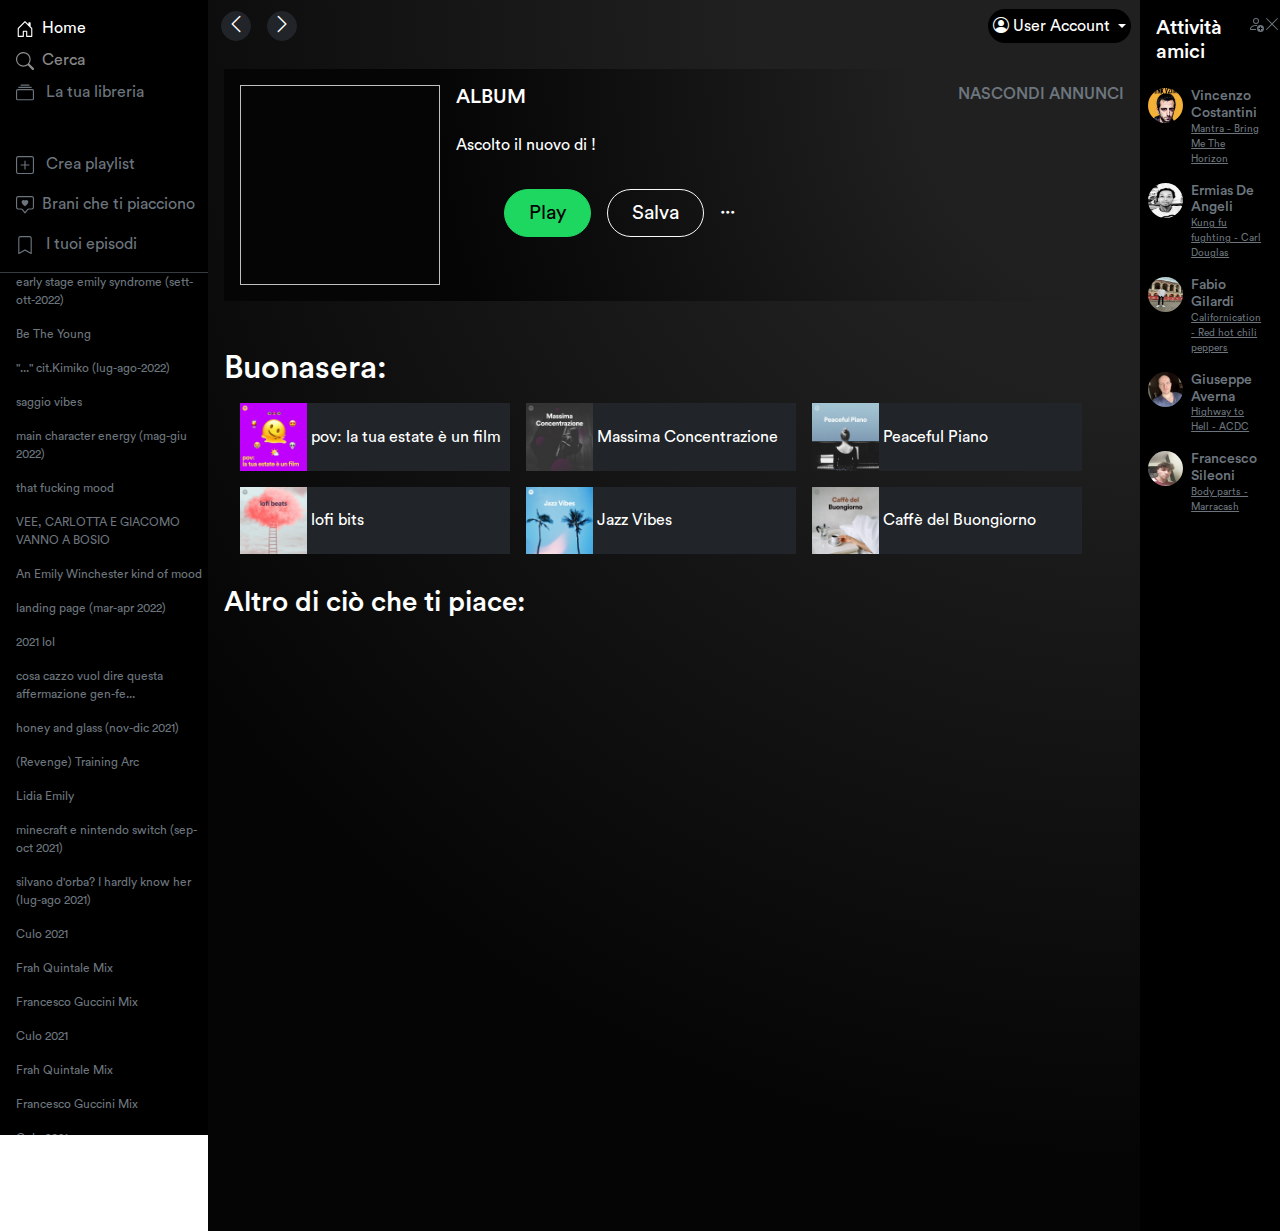
==== index.html @ 9b7a209d "Classe playListClass" ====
<!DOCTYPE html>
<html lang="en">

<head>
  <meta charset="UTF-8" />
  <meta name="description" content="Clone Spotify di Team-6 Build Week 2 Fs0723" />
  <meta name="keywords" content="Esercizio, Epicode, Spotify" />
  <meta name="author"
    content="Ermias De Angeli, Francesco Sileoni, Giuseppe Riccardo Averna, Fabio Gilardi, Vincenzo Costantini " />
  <meta name="viewport" content="width=device-width, initial-scale=1.0" />

  <!-- Open Graph tags per la condivisione sui social media -->
  <meta property="og:title" content="Clonify" />
  <meta property="og:type" content="website" />
  <meta property="og:url" content="https://vikappa.github.io/BW2-TEAM6/" />
  <meta property="og:image" content="https://raw.githubusercontent.com/Vikappa/BW2-TEAM6/main/assets/meta/share.png" />
  <meta property="og:description" content="Clone Spotify di Team-6 Build Week 2 Fs0723" />
  <meta property="og:site_name" content="Clonify" />

  <!-- Twitter Card tags -->
  <meta name="twitter:card" content="https://raw.githubusercontent.com/Vikappa/BW2-TEAM6/main/assets/meta/share.png" />
  <meta name="twitter:site" content="@nomeutenteTwitter" />
  <meta name="twitter:title" content="Clonify" />
  <meta name="twitter:description" content="Clone Spotify di Team-6 Build Week 2 Fs0723" />
  <meta name="twitter:image" content="https://raw.githubusercontent.com/Vikappa/BW2-TEAM6/main/assets/meta/share.png" />

  <!-- Canonical Link per evitare contenuto duplicato -->
  <link rel="canonical" href="https://vikappa.github.io/BW2-TEAM6/" />

  <!-- Favicon -->
  <link rel="icon" type="image/png" sizes="32x32" href="./assets/meta/favIcon.png" />
  <link rel="apple-touch-icon" sizes="180x180" href="./assets/meta/favIcon.png" />

  <link rel="stylesheet" href="https://cdn.jsdelivr.net/npm/bootstrap-icons@1.11.3/font/bootstrap-icons.min.css" />
  <link rel="stylesheet" href="./assets/css/circular-font.css" />
  <link rel="stylesheet" href="./assets/scss/style.css" />
  <link rel="stylesheet" href="./assets/css/animations.css" />
  <link rel="stylesheet" href="./assets/css/index.css" />
  <title>Clonify</title>
</head>

<body class="d-flex grow-1 w-100" style="font-family: circular">
  <div class="barra-sinistra d-none d-lg-inline">
    <nav class="navbar navbar-expand-lg bg-body-tertiary py-0" data-bs-theme="dark">
      <div class="container-fluid bg-black px-0">
        <button class="navbar-toggler" type="button" data-bs-toggle="collapse" data-bs-target="#navbarTogglerDemo02"
          aria-controls="navbarTogglerDemo02" aria-expanded="false" aria-label="Toggle navigation">
          <span class="navbar-toggler-icon"></span>
        </button>
        <div class="collapse navbar-collapse" id="navbarTogglerDemo02">
          <ul class="navbar-nav me-auto mb-2 mb-lg-0 px-3 d-inline">
            <li class="nav-item">
              <a class="nav-link active" aria-current="page" href="#"> </a>
              <svg xmlns="http://www.w3.org/2000/svg" width="18" height="18" fill="currentColor"
                class="bi bi-house-door text-white me-1" viewBox="0 0 16 16">
                <path
                  d="M8.354 1.146a.5.5 0 0 0-.708 0l-6 6A.5.5 0 0 0 1.5 7.5v7a.5.5 0 0 0 .5.5h4.5a.5.5 0 0 0 .5-.5v-4h2v4a.5.5 0 0 0 .5.5H14a.5.5 0 0 0 .5-.5v-7a.5.5 0 0 0-.146-.354L13 5.793V2.5a.5.5 0 0 0-.5-.5h-1a.5.5 0 0 0-.5.5v1.293zM2.5 14V7.707l5.5-5.5 5.5 5.5V14H10v-4a.5.5 0 0 0-.5-.5h-3a.5.5 0 0 0-.5.5v4z" />
              </svg>
              <span class="text-white">Home</span>
            </li>
            <li class="nav-item ps-0" id="cercaLi">
              <a class="nav-link ps-0" href="#" id="cercaAnchor">
                <svg xmlns="http://www.w3.org/2000/svg" width="18" height="18" fill="currentColor"
                  class="bi bi-search me-2" viewBox="0 0 16 16">
                  <path
                    d="M11.742 10.344a6.5 6.5 0 1 0-1.397 1.398h-.001q.044.06.098.115l3.85 3.85a1 1 0 0 0 1.415-1.414l-3.85-3.85a1 1 0 0 0-.115-.1zM12 6.5a5.5 5.5 0 1 1-11 0 5.5 5.5 0 0 1 11 0" />
                </svg>Cerca</a>
            </li>
            <li class="nav-item">
              <svg xmlns="http://www.w3.org/2000/svg" width="18" height="18" fill="currentColor"
                class="bi bi-collection text-secondary me-2" viewBox="0 0 16 16">
                <path
                  d="M2.5 3.5a.5.5 0 0 1 0-1h11a.5.5 0 0 1 0 1zm2-2a.5.5 0 0 1 0-1h7a.5.5 0 0 1 0 1zM0 13a1.5 1.5 0 0 0 1.5 1.5h13A1.5 1.5 0 0 0 16 13V6a1.5 1.5 0 0 0-1.5-1.5h-13A1.5 1.5 0 0 0 0 6zm1.5.5A.5.5 0 0 1 1 13V6a.5.5 0 0 1 .5-.5h13a.5.5 0 0 1 .5.5v7a.5.5 0 0 1-.5.5z" />
              </svg>
              <span class="text-secondary">La tua libreria</span>
            </li>
          </ul>
        </div>
      </div>
    </nav>
    <div class="ps-3 pt-5 border-bottom border-secondary border-opacity-50 bg-black text-secondary">
      <p>
        <svg xmlns="http://www.w3.org/2000/svg" width="18" height="18" fill="currentColor"
          class="bi bi-plus-square me-2" viewBox="0 0 16 16">
          <path
            d="M14 1a1 1 0 0 1 1 1v12a1 1 0 0 1-1 1H2a1 1 0 0 1-1-1V2a1 1 0 0 1 1-1zM2 0a2 2 0 0 0-2 2v12a2 2 0 0 0 2 2h12a2 2 0 0 0 2-2V2a2 2 0 0 0-2-2z" />
          <path
            d="M8 4a.5.5 0 0 1 .5.5v3h3a.5.5 0 0 1 0 1h-3v3a.5.5 0 0 1-1 0v-3h-3a.5.5 0 0 1 0-1h3v-3A.5.5 0 0 1 8 4" />
        </svg>
        <span>Crea playlist</span>
      </p>
      <p class="d-flex flex-nowrap">
        <svg xmlns="http://www.w3.org/2000/svg" width="18" height="18" fill="currentColor"
          class="bi bi-chat-square-heart me-2 mt-1" viewBox="0 0 16 16">
          <path
            d="M14 1a1 1 0 0 1 1 1v8a1 1 0 0 1-1 1h-2.5a2 2 0 0 0-1.6.8L8 14.333 6.1 11.8a2 2 0 0 0-1.6-.8H2a1 1 0 0 1-1-1V2a1 1 0 0 1 1-1zM2 0a2 2 0 0 0-2 2v8a2 2 0 0 0 2 2h2.5a1 1 0 0 1 .8.4l1.9 2.533a1 1 0 0 0 1.6 0l1.9-2.533a1 1 0 0 1 .8-.4H14a2 2 0 0 0 2-2V2a2 2 0 0 0-2-2z" />
          <path d="M8 3.993c1.664-1.711 5.825 1.283 0 5.132-5.825-3.85-1.664-6.843 0-5.132" />
        </svg>
        <span>Brani che ti piacciono</span>
      </p>
      <p>
        <svg xmlns="http://www.w3.org/2000/svg" width="18" height="18" fill="currentColor" class="bi bi-bookmark me-2"
          viewBox="0 0 16 16">
          <path
            d="M2 2a2 2 0 0 1 2-2h8a2 2 0 0 1 2 2v13.5a.5.5 0 0 1-.777.416L8 13.101l-5.223 2.815A.5.5 0 0 1 2 15.5zm2-1a1 1 0 0 0-1 1v12.566l4.723-2.482a.5.5 0 0 1 .554 0L13 14.566V2a1 1 0 0 0-1-1z" />
        </svg>
        <span>I tuoi episodi</span>
      </p>
    </div>

    <div class="ps-3 bg-black text-secondary" id="pbox">
      <p>early stage emily syndrome (sett-ott-2022)</p>
      <p>Be The Young</p>
      <p>"..." cit.Kimiko (lug-ago-2022)</p>
      <p>saggio vibes</p>
      <p>main character energy (mag-giu 2022)</p>
      <p>that fucking mood</p>
      <p>VEE, CARLOTTA E GIACOMO VANNO A BOSIO</p>
      <p>An Emily Winchester kind of mood</p>
      <p>landing page (mar-apr 2022)</p>
      <p>2021 lol</p>
      <p>cosa cazzo vuol dire questa affermazione gen-fe...</p>
      <p>honey and glass (nov-dic 2021)</p>
      <p>(Revenge) Training Arc</p>
      <p>Lidia Emily</p>
      <p>minecraft e nintendo switch (sep-oct 2021)</p>
      <p>silvano d'orba? I hardly know her (lug-ago 2021)</p>
      <p>Culo 2021</p>
      <p>Frah Quintale Mix</p>
      <p>Francesco Guccini Mix</p>
      <p>Culo 2021</p>
      <p>Frah Quintale Mix</p>
      <p>Francesco Guccini Mix</p>
      <p>Culo 2021</p>
      <p>Frah Quintale Mix</p>
      <p>Francesco Guccini Mix</p>
    </div>
  </div>

  <main class="bg-black gradient-bg-diagonalGray grow-1 w-100">
    <div class="userBar">
      <div class="d-flex gap-3 my-auto mx-1">
        <button type="button"
          class="btn btn-tertiary d-flex d-flex justify-content-center align-items-end btn-circle p-0 m-0">
          <i class="bi bi-chevron-left fs-5 m-0 p-0"></i>
        </button>
        <button type="button"
          class="btn btn-tertiary d-flex d-flex justify-content-center align-items-end btn-circle p-0 m-0">
          <i class="bi bi-chevron-right fs-5 m-0 p-0"></i>
        </button>
      </div>

      <div class="">
        <div class="dropdown d-flex align-items-center gap-2" id="dinamic-user">
          <button
            class="btn btn-dark userButton text-white dropdown-toggle rounded-pill p-1 d-flex align-items-center gap-1"
            type="button" data-bs-toggle="dropdown" aria-expanded="false">
            <i class="bi bi-person-circle"></i>
            User Account
          </button>
          <ul class="dropdown-menu dropdown-menu-dark bg-dark">
            <li class="dropdown-item text-white border border-white rounded-pill w-50 m-auto d-none" id="logoutButton">
              Logout
            </li>
            <li class="dropdown-item text-white border border-white rounded-pill w-50 m-auto" data-bs-toggle="modal"
              data-bs-target="#LogInModal">
              Log In
            </li>
          </ul>
        </div>
      </div>
    </div>

    <div class="hero gradient-bg-diagonalGray text-white d-none d-md-flex p-3 m-3 w-100" id="heroContainer">
      <div class="" id="heroAlbum">
        <img id="imgHeroTrack" />
      </div>
      <div class="d-flex flex-column px-3 grow-1 w-100">
        <div class="d-flex justify-content-between">
          <h5>ALBUM</h5>
          <h6 class="text-secondary">NASCONDI ANNUNCI</h6>
        </div>
        <h1 class="" id="titoloHeaderTrack" style="font-size: 4.5rem"></h1>
        <h5 id="artistHeaderTrack"></h5>
        <p>
          Ascolto il nuovo <span id="recordType"></span> di
          <span id="ascolta"></span>!
        </p>
        <div class="d-flex align-items-center gap-3 m-0 p-0 mx-5 my-3">
          <button id="heroPlay" type="button" class="btn rounded-pill fs-5 px-4 py-2 m-0 btn-primary">
            Play
          </button>
          <button type="button" class="btn rounded-pill fs-5 px-4 py-2 m-0 btn-outline-light text-white">
            Salva
          </button>
          <i class="bi bi-three-dots"></i>
        </div>
      </div>
    </div>

    <div class="buonasera text-white p-3 container w-100">
      <h2 class="my-3">Buonasera:</h2>
      <div class="row gap-3 m-1 m-md-0 ms-md-3 w-100" id="rowBuonasera">
        <div class="m-0 p-0 d-flex bg-tertiary cardBuonasera">
          <div class="col-3 m-0 p-0">
            <img src="./assets/media/imgs/main/image-2.jpg" class="img-fluid" />
          </div>
          <div class="col-9 m-0 p-0 d-flex flex-column">
            <p class="my-auto mx-1">pov: la tua estate è un film</p>
          </div>
        </div>

        <div class="m-0 p-0 d-flex bg-tertiary cardBuonasera">
          <div class="col-3 m-0 p-0">
            <img src="./assets/media/imgs/main/image-3.jpg" class="img-fluid" />
          </div>
          <div class="col-9 m-0 p-0 d-flex flex-column">
            <p class="my-auto mx-1">Massima Concentrazione</p>
          </div>
        </div>

        <div class="m-0 p-0 d-flex bg-tertiary cardBuonasera">
          <div class="col-3 m-0 p-0">
            <img src="./assets/media/imgs/main/image-4.jpg" class="img-fluid" />
          </div>
          <div class="col-9 m-0 p-0 d-flex flex-column">
            <p class="my-auto mx-1">Peaceful Piano</p>
          </div>
        </div>

        <div class="m-0 p-0 d-flex bg-tertiary cardBuonasera">
          <div class="col-3 m-0 p-0">
            <img src="./assets/media/imgs/main/image-5.jpg" class="img-fluid" />
          </div>
          <div class="col-9 m-0 p-0 d-flex flex-column">
            <p class="my-auto mx-1">lofi bits</p>
          </div>
        </div>

        <div class="m-0 p-0 d-flex bg-tertiary cardBuonasera">
          <div class="col-3 m-0 p-0">
            <img src="./assets/media/imgs/main/image-6.jpg" class="img-fluid" />
          </div>
          <div class="col-9 m-0 p-0 d-flex flex-column">
            <p class="my-auto mx-1">Jazz Vibes</p>
          </div>
        </div>

        <div class="m-0 p-0 d-flex bg-tertiary cardBuonasera">
          <div class="col-3 m-0 p-0">
            <img src="./assets/media/imgs/main/image-7.jpg" class="img-fluid" />
          </div>
          <div class="col-9 m-0 p-0 d-flex flex-column">
            <p class="my-auto mx-1">Caffè del Buongiorno</p>
          </div>
        </div>
      </div>
    </div>

    <div class="altroDiCioCheTiPiace text-white p-3 container">
      <h3>Altro di ciò che ti piace:</h3>
      <div class="row" id="rowBuonasera"></div>
    </div>
  </main>

  <div class="barra-destra bg-black d-none d-lg-inline" id="barraDestra">
    <div class="barra-destra">
      <ul class="list-unstyled bg-black text-secondary h-100">
        <div class="d-flex justify-content-around pt-3">
          <h5 class="text-white ps-3">Attività amici</h5>
          <div class="d-flex justify-content-between">
            <svg xmlns="http://www.w3.org/2000/svg" width="16" height="16" fill="currentColor" class="bi bi-person-add"
              viewBox="0 0 16 16">
              <path
                d="M12.5 16a3.5 3.5 0 1 0 0-7 3.5 3.5 0 0 0 0 7m.5-5v1h1a.5.5 0 0 1 0 1h-1v1a.5.5 0 0 1-1 0v-1h-1a.5.5 0 0 1 0-1h1v-1a.5.5 0 0 1 1 0m-2-6a3 3 0 1 1-6 0 3 3 0 0 1 6 0M8 7a2 2 0 1 0 0-4 2 2 0 0 0 0 4" />
              <path
                d="M8.256 14a4.5 4.5 0 0 1-.229-1.004H3c.001-.246.154-.986.832-1.664C4.484 10.68 5.711 10 8 10q.39 0 .74.025c.226-.341.496-.65.804-.918Q8.844 9.002 8 9c-5 0-6 3-6 4s1 1 1 1z" />
            </svg>
            <svg xmlns="http://www.w3.org/2000/svg" width="16" height="16" id="closeRightBar" fill="currentColor"
              class="bi bi-x-lg" viewBox="0 0 16 16">
              <path
                d="M2.146 2.854a.5.5 0 1 1 .708-.708L8 7.293l5.146-5.147a.5.5 0 0 1 .708.708L8.707 8l5.147 5.146a.5.5 0 0 1-.708.708L8 8.707l-5.146 5.147a.5.5 0 0 1-.708-.708L7.293 8z" />
            </svg>
          </div>
        </div>

        <li>
          <div class="d-flex pt-3">
            <div class="ps-2">
              <img src="./assets/media/imgs/placeholder/currentuser.jpg" class="card-img-top ridimensiona"
                alt="vincenzo-img" />
            </div>
            <div class="card-body ps-2 pe-3 fs-6 smalltext">
              <h5 class="card-title smalltitle">Vincenzo Costantini</h5>
              <a class="card-text text-secondary" href="#" id="Vincenzos">Mantra - Bring Me The Horizon</a>
            </div>
          </div>
        </li>
        <li>
          <div class="d-flex pt-3">
            <div class="ps-2">
              <img src="./assets/media/imgs/placeholder/img-ermias.jpeg" class="card-img-top ridimensiona"
                alt="ermias-img" />
            </div>
            <div class="card-body ps-2 pe-3 fs-6 smalltext">
              <h5 class="card-title smalltitle">Ermias De Angeli</h5>
              <a class="card-text text-secondary" href="#" id="Ermias">Kung fu fughting - Carl Douglas</a>
            </div>
          </div>
        </li>
        <li>
          <div class="d-flex pt-3">
            <div class="ps-2">
              <img src="./assets/media/imgs/placeholder/IMG-Fabio.jpg" class="card-img-top ridimensiona"
                alt="fabio-img" />
            </div>
            <div class="card-body ps-2 pe-3 fs-6 smalltext">
              <h5 class="card-title smalltitle">Fabio Gilardi</h5>
              <a class="card-text text-secondary" href="#" id="Fabios">Californication - Red hot chili peppers</a>
            </div>
          </div>
        </li>
        <li>
          <div class="d-flex pt-3">
            <div class="ps-2">
              <img src="./assets/media/imgs/placeholder/foto Giuseppe.jpg" class="card-img-top ridimensiona"
                alt="giuseppe-img" />
            </div>
            <div class="card-body ps-2 pe-3 fs-6 smalltext">
              <h5 class="card-title smalltitle">Giuseppe Averna</h5>
              <a class="card-text text-secondary" href="#" id="Giuseppes">Highway to Hell - ACDC</a>
            </div>
          </div>
        </li>
        <li>
          <div class="d-flex pt-3">
            <div class="ps-2">
              <img src="./assets/media/imgs/placeholder/img-francesco.jpeg" class="card-img-top ridimensiona"
                alt="francesco-img" />
            </div>
            <div class="card-body ps-2 pe-3 fs-6 smalltext">
              <h5 class="card-title smalltitle">Francesco Sileoni</h5>
              <a class="card-text text-secondary" href="#" id="Francescos">Body parts - Marracash</a>
            </div>
          </div>
        </li>
      </ul>
    </div>
  </div>

  <div class="bg-tertiary text-tertiary p-0 m-0 position-fixed bottom-0 w-100" id="playBar"></div>

  <!-- MODAL PER IL LOGIN -->

  <div class="modal fade" id="LogInModal" tabindex="-1" aria-labelledby="LogInModalLabel" aria-hidden="true">
    <div class="modal-dialog">
      <div class="modal-content bg-black text-white">
        <div class="modal-header">
          <h1 class="modal-title fs-5" id="LogInModalLabel">Account</h1>
          <button type="button" class="btn-close" data-bs-dismiss="modal" aria-label="Close"></button>
        </div>
        <div class="modal-body">
          <button
            class="btn btn-dark userButton text-white rounded-pill p-1 d-flex align-items-center gap-1 loginButton"
            type="button" aria-expanded="false" data-bs-dismiss="modal">
            <img src="./assets/media/imgs/placeholder/currentuser.jpg" class="rounded-circle" height="30px"
              width="30px" />
            Vincenzo Costantini
          </button>
          <button
            class="btn btn-dark userButton text-white rounded-pill p-1 d-flex align-items-center gap-1 loginButton"
            type="button" aria-expanded="false" data-bs-dismiss="modal">
            <img src="./assets/media/imgs/placeholder/IMG-Fabio.jpg" class="rounded-circle" height="30px"
              width="30px" />
            Fabio Gilardi
          </button>
          <button
            class="btn btn-dark userButton text-white rounded-pill p-1 d-flex align-items-center gap-1 loginButton"
            type="button" aria-expanded="false" data-bs-dismiss="modal">
            <img src="./assets/media/imgs/placeholder/foto Giuseppe.jpg" class="rounded-circle" height="30px"
              width="30px" />
            Giuseppe Averna
          </button>
          <button
            class="btn btn-dark userButton text-white rounded-pill p-1 d-flex align-items-center gap-1 loginButton"
            type="button" aria-expanded="false" data-bs-dismiss="modal">
            <img src="./assets/media/imgs/placeholder/img-francesco.jpeg" class="rounded-circle" height="30px"
              width="30px" />
            Francesco Sileoni
          </button>
          <button
            class="btn btn-dark userButton text-white rounded-pill p-1 d-flex align-items-center gap-1 loginButton"
            type="button" aria-expanded="false" data-bs-dismiss="modal">
            <img src="./assets/media/imgs/placeholder/img-ermias.jpeg" class="rounded-circle" height="30px"
              width="30px" />
            Ermias De Angeli
          </button>
        </div>
        <div class="modal-footer">
          <button type="button" class="btn btn-secondary" data-bs-dismiss="modal">
            Close
          </button>
        </div>
      </div>
    </div>
  </div>

  <script src="./scripts/bootstrap/bootstrap.bundle.min.js"></script>
  <script type="module" src="./scripts/fetchAlbumObg.js"></script>
  <script type="module" src="./scripts/audioplayer.js"></script>
  <script type="module" src="./scripts/index.js"></script>
  <script type="module" src="./scripts/albumClass.js"></script>
  <script type="module" src="./scripts/artistClass.js"></script>
  <script type="module" src="./scripts/genreClass.js"></script>
  <script type="module" src="./scripts/tracksClass.js"></script>
  <script type="module" src="./scripts/searchBar.js"></script>
  <script type="module" src="./scripts/index_suggerimentidinamici.js"></script>
</body>

</html>
---- assets/css/circular-font.css ----
@font-face {
  font-family: "Circular";
  src: url(../fonts/CircularStd-Light.otf);
  font-weight: 300;
  font-style: normal;
}
@font-face {
  font-family: "Circular";
  src: url(../fonts/CircularStd-LightItalic.otf);
  font-weight: 300;
  font-style: italic;
}
@font-face {
  font-family: "Circular";
  src: url(../fonts/CircularStd-Book.otf);
  font-weight: 400;
  font-style: normal;
}
@font-face {
  font-family: "Circular";
  src: url(../fonts/CircularStd-BookItalic.otf);
  font-weight: 400;
  font-style: italic;
}
@font-face {
  font-family: "Circular";
  src: url(../fonts/CircularStd-Medium.otf);
  font-weight: 500;
  font-style: normal;
}
@font-face {
  font-family: "Circular";
  src: url(../fonts/CircularStd-MediumItalic.otf);
  font-weight: 500;
  font-style: italic;
}
@font-face {
  font-family: "Circular";
  src: url(../fonts/CircularStd-MediumItalic.otf);
  font-weight: 500;
  font-style: italic;
}
@font-face {
  font-family: "Circular";
  src: url(../fonts/CircularStd-Bold.otf);
  font-weight: 700;
  font-style: normal;
}
@font-face {
  font-family: "Circular";
  src: url(../fonts/CircularStd-BoldItalic.otf);
  font-weight: 700;
  font-style: italic;
}
@font-face {
  font-family: "Circular";
  src: url(../fonts/CircularStd-Black.otf);
  font-weight: 900;
  font-style: normal;
}
@font-face {
  font-family: "Circular";
  src: url(../fonts/CircularStd-BlackItalic.otf);
  font-weight: 900;
  font-style: italic;
}
---- assets/css/animations.css ----
@keyframes nomeAnimazione {
  0% {
    /* Stile degli elementi al 0% di avanzamento /
      property: valore;
      / Aggiungi altre proprietà e valori desiderati /
    }
    50% {
      / Stile degli elementi al 50% di avanzamento /
      property: valore;
      / Aggiungi altre proprietà e valori desiderati /
    }
    100% {
      / Stile degli elementi al 100% di avanzamento /
      property: valore;
      / Aggiungi altre proprietà e valori desiderati */
  }
}

@keyframes closing {
  0% {
    width: 15%;
  }

  99% {
    opacity: 1;
  }

  100% {
    display: none;
    opacity: 0;
    width: 0%
  }
}
---- assets/css/index.css ----
.btn-circle.btn-xl {
    width: 70px;
    height: 70px;
    padding: 10px 16px;
    border-radius: 35px;
    font-size: 24px;
    line-height: 1.33;
}

body {
    overflow-x: hidden;
}

.btn-circle {
    width: 30px;
    height: 30px;
    padding: 6px 0px;
    border-radius: 15px;
    text-align: center;
    font-size: 12px;
    line-height: 1.42857;
}

.gradient-bg-diagonalGray {
    background: radial-gradient(circle at top right, #202020 25%, #050505 75%);

}

.userBar {
    display: flex;
    justify-content: space-between;
    padding: 1%;
}

/* Modifiche valori classi BS ad hoc  */

.userButton {
    --bs-btn-color: black;
    --bs-btn-bg: black;
    --bs-btn-hover-bg: #383838;
    --bs-btn-border-color: transparent;
    --bs-btn-hover-border-color: white;
    padding: var(--bs-btn-padding-y) var(--bs-btn-padding-x);
    font-family: var(--bs-btn-font-family);
    font-size: var(--bs-btn-font-size);
    font-weight: var(--bs-btn-font-weight);
    line-height: var(--bs-btn-line-height);
    border: var(--bs-btn-border-width) solid var(--bs-btn-border-color);
    border-radius: var(--bs-btn-border-radius);
    background-color: var(--bs-btn-bg);
}

.ridimensiona {
    height: 35px;
    width: 35px;
    border-radius: 100%;
}

.cardBuonasera {
    width: 47% !important;
}

@media screen and (min-width: 576px) {
    .cardBuonasera {
        width: 30% !important;
    }
}


.cardBuonasera:hover {
    filter: brightness(150%);
}

.liRicerca:hover {
    filter: brightness(150%);
    background-color: var(--bs-gray-700);
}

#albumCoverPlayerbar {
    height: auto;
    object-fit: contain;
    object-position: center;
    height: 100%;
}

.hover-red:hover {
    color: var(--bs-danger) !important;

}

.hover-green:hover {
    color: var(--bs-primary) !important;
}

.bi-pause-circle-fill {
    color: var(--bs-primary) !important;

}

.smalltext {
    font-size: 10px !important;
}

.smalltitle {
    font-size: 14px !important;
}

#pbox p {
    font-size: 12px;
   
    
}

#pbox {
    overflow-y: scroll;
    max-height: 70%;
}

#pbox::-webkit-scrollbar {
    width: 12px;
    
    
}
#pbox::-webkit-scrollbar-track {
    background-color: #000000;
    box-shadow: inset 0 0 5px rgb(0, 0, 0);
    
}
#pbox::-webkit-scrollbar-thumb {
    background-color: #6c6c6c;
    
    
    }
 


.imgSearchBar {
    height: 60px !important;
    width: auto !important;
}

#barraDestra {
    width: 15%;
}

#barraDestra.closing {
    animation: close;
    transition: width 0.5s ease-in-out;
    display: none;
    animation: closing 0.5s forwards;
}

#imgHeroTrack {
    display: none;
}

@media screen and (min-height: 576px) {
    #imgHeroTrack {
        display: inline;
        width: 200px;
        height: 200px;
    }

    #titoloHeaderTrack {
        font-size: 2rem !important;
    }
}

@media screen and (min-height: 768px) {

    #titoloHeaderTrack {
        font-size: 3rem !important;
    }
}

@media screen and (min-height: 992px) {

    #titoloHeaderTrack {
        font-size: 4rem !important;
    }
}
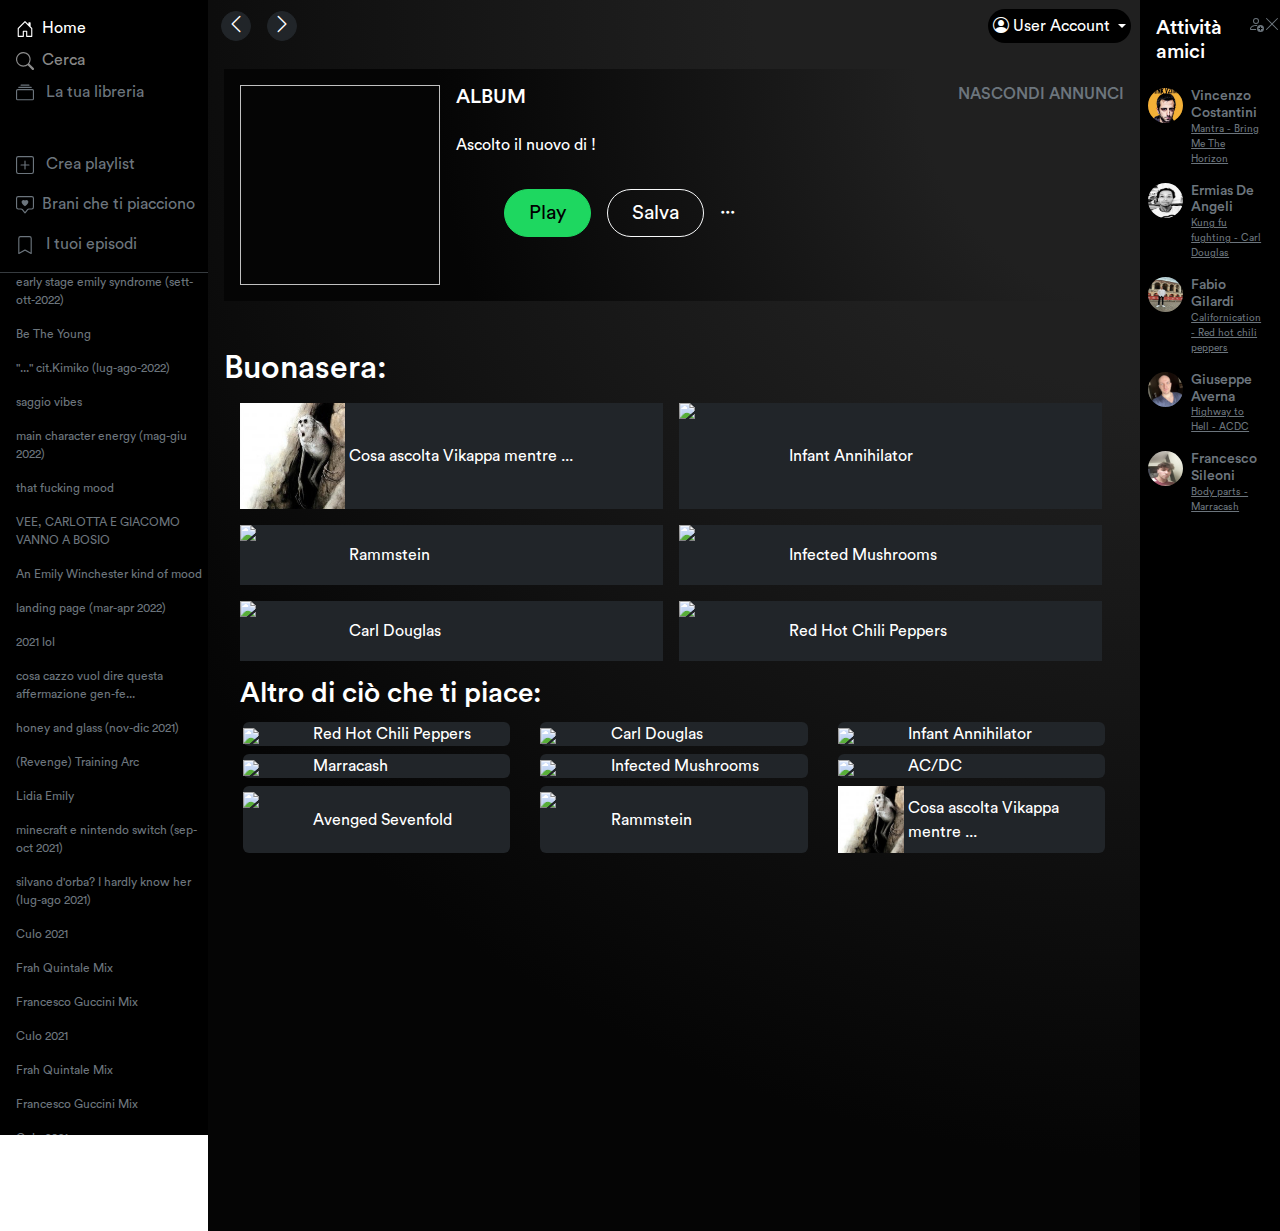
==== commit 5860142e: "Mamma mia che bella" ====
--- a/index.html
+++ b/index.html
@@ -199,68 +199,16 @@
     </div>
 
     <div class="buonasera text-white p-3 container w-100">
-      <h2 class="my-3">Buonasera:</h2>
+      <h2 id="buonQualcosa" class="my-3">Buonasera:</h2>
+
       <div class="row gap-3 m-1 m-md-0 ms-md-3 w-100" id="rowBuonasera">
-        <div class="m-0 p-0 d-flex bg-tertiary cardBuonasera">
-          <div class="col-3 m-0 p-0">
-            <img src="./assets/media/imgs/main/image-2.jpg" class="img-fluid" />
-          </div>
-          <div class="col-9 m-0 p-0 d-flex flex-column">
-            <p class="my-auto mx-1">pov: la tua estate è un film</p>
-          </div>
-        </div>
-
-        <div class="m-0 p-0 d-flex bg-tertiary cardBuonasera">
-          <div class="col-3 m-0 p-0">
-            <img src="./assets/media/imgs/main/image-3.jpg" class="img-fluid" />
-          </div>
-          <div class="col-9 m-0 p-0 d-flex flex-column">
-            <p class="my-auto mx-1">Massima Concentrazione</p>
-          </div>
-        </div>
-
-        <div class="m-0 p-0 d-flex bg-tertiary cardBuonasera">
-          <div class="col-3 m-0 p-0">
-            <img src="./assets/media/imgs/main/image-4.jpg" class="img-fluid" />
-          </div>
-          <div class="col-9 m-0 p-0 d-flex flex-column">
-            <p class="my-auto mx-1">Peaceful Piano</p>
-          </div>
-        </div>
-
-        <div class="m-0 p-0 d-flex bg-tertiary cardBuonasera">
-          <div class="col-3 m-0 p-0">
-            <img src="./assets/media/imgs/main/image-5.jpg" class="img-fluid" />
-          </div>
-          <div class="col-9 m-0 p-0 d-flex flex-column">
-            <p class="my-auto mx-1">lofi bits</p>
-          </div>
-        </div>
-
-        <div class="m-0 p-0 d-flex bg-tertiary cardBuonasera">
-          <div class="col-3 m-0 p-0">
-            <img src="./assets/media/imgs/main/image-6.jpg" class="img-fluid" />
-          </div>
-          <div class="col-9 m-0 p-0 d-flex flex-column">
-            <p class="my-auto mx-1">Jazz Vibes</p>
-          </div>
-        </div>
-
-        <div class="m-0 p-0 d-flex bg-tertiary cardBuonasera">
-          <div class="col-3 m-0 p-0">
-            <img src="./assets/media/imgs/main/image-7.jpg" class="img-fluid" />
-          </div>
-          <div class="col-9 m-0 p-0 d-flex flex-column">
-            <p class="my-auto mx-1">Caffè del Buongiorno</p>
-          </div>
-        </div>
-      </div>
-    </div>
-
-    <div class="altroDiCioCheTiPiace text-white p-3 container">
-      <h3>Altro di ciò che ti piace:</h3>
-      <div class="row" id="rowBuonasera"></div>
-    </div>
+
+      </div>
+
+      <div class="altroDiCioCheTiPiace text-white p-3 container">
+        <h3>Altro di ciò che ti piace:</h3>
+        <div class="row" id="rowAltroDiCioCheTiPiace"></div>
+      </div>
   </main>
 
   <div class="barra-destra bg-black d-none d-lg-inline" id="barraDestra">
--- a/assets/css/index.css
+++ b/assets/css/index.css
@@ -25,6 +25,8 @@
     background: radial-gradient(circle at top right, #202020 25%, #050505 75%);
 
 }
+
+html {}
 
 .userBar {
     display: flex;
@@ -58,10 +60,19 @@
 
 .cardBuonasera {
     width: 47% !important;
+    min-height: 60px;
 }
 
-@media screen and (min-width: 576px) {
-    .cardBuonasera {
+.cardBuonasera img {
+    min-height: 60px;
+}
+
+@media screen and (min-width: 768px) {
+    .crdBuonasera {
+        width: 30% !important;
+    }
+
+    .cardAltro {
         width: 30% !important;
     }
 }
@@ -107,8 +118,8 @@
 
 #pbox p {
     font-size: 12px;
-   
-    
+
+
 }
 
 #pbox {
@@ -118,20 +129,22 @@
 
 #pbox::-webkit-scrollbar {
     width: 12px;
-    
-    
+
+
 }
+
 #pbox::-webkit-scrollbar-track {
     background-color: #000000;
     box-shadow: inset 0 0 5px rgb(0, 0, 0);
-    
+
 }
+
 #pbox::-webkit-scrollbar-thumb {
     background-color: #6c6c6c;
-    
-    
-    }
- 
+
+
+}
+
 
 
 .imgSearchBar {
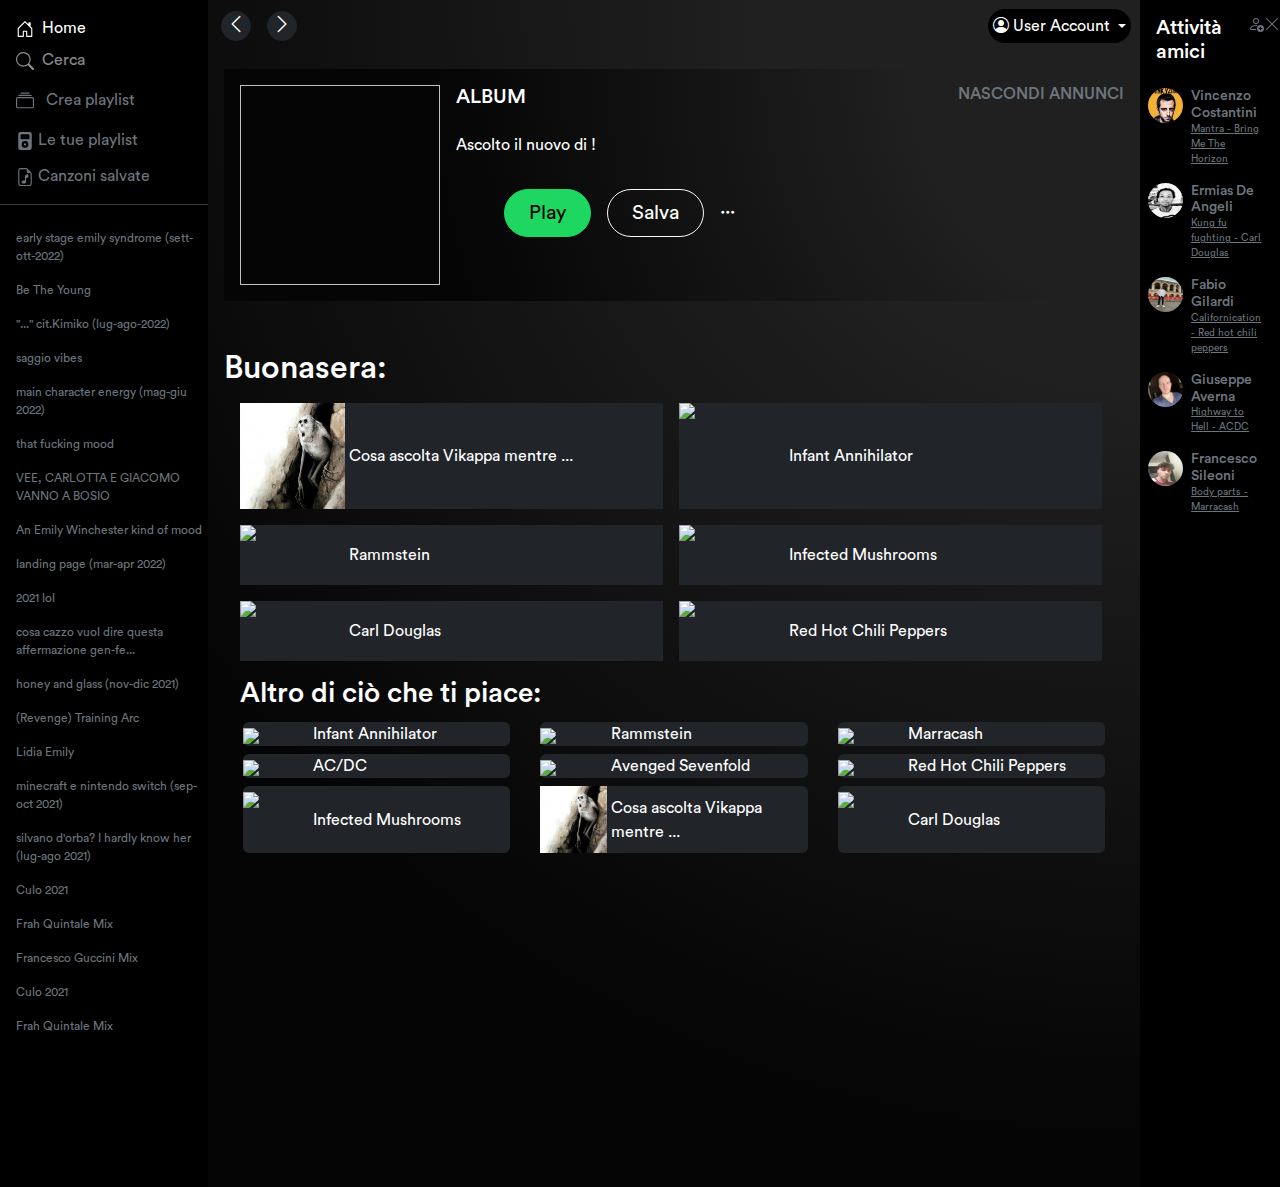
==== commit b49de8a1: "barra sinistra ultimata" ====
--- a/index.html
+++ b/index.html
@@ -40,8 +40,8 @@
 </head>
 
 <body class="d-flex grow-1 w-100" style="font-family: circular">
-  <div class="barra-sinistra d-none d-lg-inline">
-    <nav class="navbar navbar-expand-lg bg-body-tertiary py-0" data-bs-theme="dark">
+  <div class="barra-sinistra d-none d-lg-inline bg-black">
+    <nav class="navbar navbar-expand-lg bg-body-tertiary py-0 mb-3" data-bs-theme="dark">
       <div class="container-fluid bg-black px-0">
         <button class="navbar-toggler" type="button" data-bs-toggle="collapse" data-bs-target="#navbarTogglerDemo02"
           aria-controls="navbarTogglerDemo02" aria-expanded="false" aria-label="Toggle navigation">
@@ -66,49 +66,35 @@
                     d="M11.742 10.344a6.5 6.5 0 1 0-1.397 1.398h-.001q.044.06.098.115l3.85 3.85a1 1 0 0 0 1.415-1.414l-3.85-3.85a1 1 0 0 0-.115-.1zM12 6.5a5.5 5.5 0 1 1-11 0 5.5 5.5 0 0 1 11 0" />
                 </svg>Cerca</a>
             </li>
-            <li class="nav-item">
+            <li class="nav-item py-2">
               <svg xmlns="http://www.w3.org/2000/svg" width="18" height="18" fill="currentColor"
                 class="bi bi-collection text-secondary me-2" viewBox="0 0 16 16">
                 <path
                   d="M2.5 3.5a.5.5 0 0 1 0-1h11a.5.5 0 0 1 0 1zm2-2a.5.5 0 0 1 0-1h7a.5.5 0 0 1 0 1zM0 13a1.5 1.5 0 0 0 1.5 1.5h13A1.5 1.5 0 0 0 16 13V6a1.5 1.5 0 0 0-1.5-1.5h-13A1.5 1.5 0 0 0 0 6zm1.5.5A.5.5 0 0 1 1 13V6a.5.5 0 0 1 .5-.5h13a.5.5 0 0 1 .5.5v7a.5.5 0 0 1-.5.5z" />
               </svg>
-              <span class="text-secondary">La tua libreria</span>
+              <span class="text-secondary">Crea playlist</span>
+            </li>
+            <li class="nav-item py-2">
+              <svg xmlns="http://www.w3.org/2000/svg" width="18" height="18" fill="currentColor" class="bi bi-music-player-fill text-secondary" viewBox="0 0 16 16">
+                <path d="M8 12a1 1 0 1 0 0-2 1 1 0 0 0 0 2"/>
+                <path d="M4 0a2 2 0 0 0-2 2v12a2 2 0 0 0 2 2h8a2 2 0 0 0 2-2V2a2 2 0 0 0-2-2zm1 2h6a1 1 0 0 1 1 1v2.5a1 1 0 0 1-1 1H5a1 1 0 0 1-1-1V3a1 1 0 0 1 1-1m3 12a3 3 0 1 1 0-6 3 3 0 0 1 0 6"/>
+              </svg>
+              <span class="text-secondary">Le tue playlist</span>
+            </li>
+            <li class="nav-item pt-1">
+              <svg xmlns="http://www.w3.org/2000/svg" width="18" height="18" fill="currentColor" class="bi bi-file-earmark-music text-secondary" viewBox="0 0 16 16">
+                <path d="M11 6.64a1 1 0 0 0-1.243-.97l-1 .25A1 1 0 0 0 8 6.89v4.306A2.6 2.6 0 0 0 7 11c-.5 0-.974.134-1.338.377-.36.24-.662.628-.662 1.123s.301.883.662 1.123c.364.243.839.377 1.338.377s.974-.134 1.338-.377c.36-.24.662-.628.662-1.123V8.89l2-.5z"/>
+                <path d="M14 14V4.5L9.5 0H4a2 2 0 0 0-2 2v12a2 2 0 0 0 2 2h8a2 2 0 0 0 2-2M9.5 3A1.5 1.5 0 0 0 11 4.5h2V14a1 1 0 0 1-1 1H4a1 1 0 0 1-1-1V2a1 1 0 0 1 1-1h5.5z"/>
+              </svg>
+              <span class="text-secondary">Canzoni salvate</span>
             </li>
           </ul>
         </div>
       </div>
     </nav>
-    <div class="ps-3 pt-5 border-bottom border-secondary border-opacity-50 bg-black text-secondary">
-      <p>
-        <svg xmlns="http://www.w3.org/2000/svg" width="18" height="18" fill="currentColor"
-          class="bi bi-plus-square me-2" viewBox="0 0 16 16">
-          <path
-            d="M14 1a1 1 0 0 1 1 1v12a1 1 0 0 1-1 1H2a1 1 0 0 1-1-1V2a1 1 0 0 1 1-1zM2 0a2 2 0 0 0-2 2v12a2 2 0 0 0 2 2h12a2 2 0 0 0 2-2V2a2 2 0 0 0-2-2z" />
-          <path
-            d="M8 4a.5.5 0 0 1 .5.5v3h3a.5.5 0 0 1 0 1h-3v3a.5.5 0 0 1-1 0v-3h-3a.5.5 0 0 1 0-1h3v-3A.5.5 0 0 1 8 4" />
-        </svg>
-        <span>Crea playlist</span>
-      </p>
-      <p class="d-flex flex-nowrap">
-        <svg xmlns="http://www.w3.org/2000/svg" width="18" height="18" fill="currentColor"
-          class="bi bi-chat-square-heart me-2 mt-1" viewBox="0 0 16 16">
-          <path
-            d="M14 1a1 1 0 0 1 1 1v8a1 1 0 0 1-1 1h-2.5a2 2 0 0 0-1.6.8L8 14.333 6.1 11.8a2 2 0 0 0-1.6-.8H2a1 1 0 0 1-1-1V2a1 1 0 0 1 1-1zM2 0a2 2 0 0 0-2 2v8a2 2 0 0 0 2 2h2.5a1 1 0 0 1 .8.4l1.9 2.533a1 1 0 0 0 1.6 0l1.9-2.533a1 1 0 0 1 .8-.4H14a2 2 0 0 0 2-2V2a2 2 0 0 0-2-2z" />
-          <path d="M8 3.993c1.664-1.711 5.825 1.283 0 5.132-5.825-3.85-1.664-6.843 0-5.132" />
-        </svg>
-        <span>Brani che ti piacciono</span>
-      </p>
-      <p>
-        <svg xmlns="http://www.w3.org/2000/svg" width="18" height="18" fill="currentColor" class="bi bi-bookmark me-2"
-          viewBox="0 0 16 16">
-          <path
-            d="M2 2a2 2 0 0 1 2-2h8a2 2 0 0 1 2 2v13.5a.5.5 0 0 1-.777.416L8 13.101l-5.223 2.815A.5.5 0 0 1 2 15.5zm2-1a1 1 0 0 0-1 1v12.566l4.723-2.482a.5.5 0 0 1 .554 0L13 14.566V2a1 1 0 0 0-1-1z" />
-        </svg>
-        <span>I tuoi episodi</span>
-      </p>
-    </div>
-
-    <div class="ps-3 bg-black text-secondary" id="pbox">
+    
+
+    <div class="ps-3 bg-black text-secondary pt-4 border-top border-secondary border-opacity-50 bg-black text-secondary" id="pbox">
       <p>early stage emily syndrome (sett-ott-2022)</p>
       <p>Be The Young</p>
       <p>"..." cit.Kimiko (lug-ago-2022)</p>
@@ -134,6 +120,7 @@
       <p>Culo 2021</p>
       <p>Frah Quintale Mix</p>
       <p>Francesco Guccini Mix</p>
+      
     </div>
   </div>
 
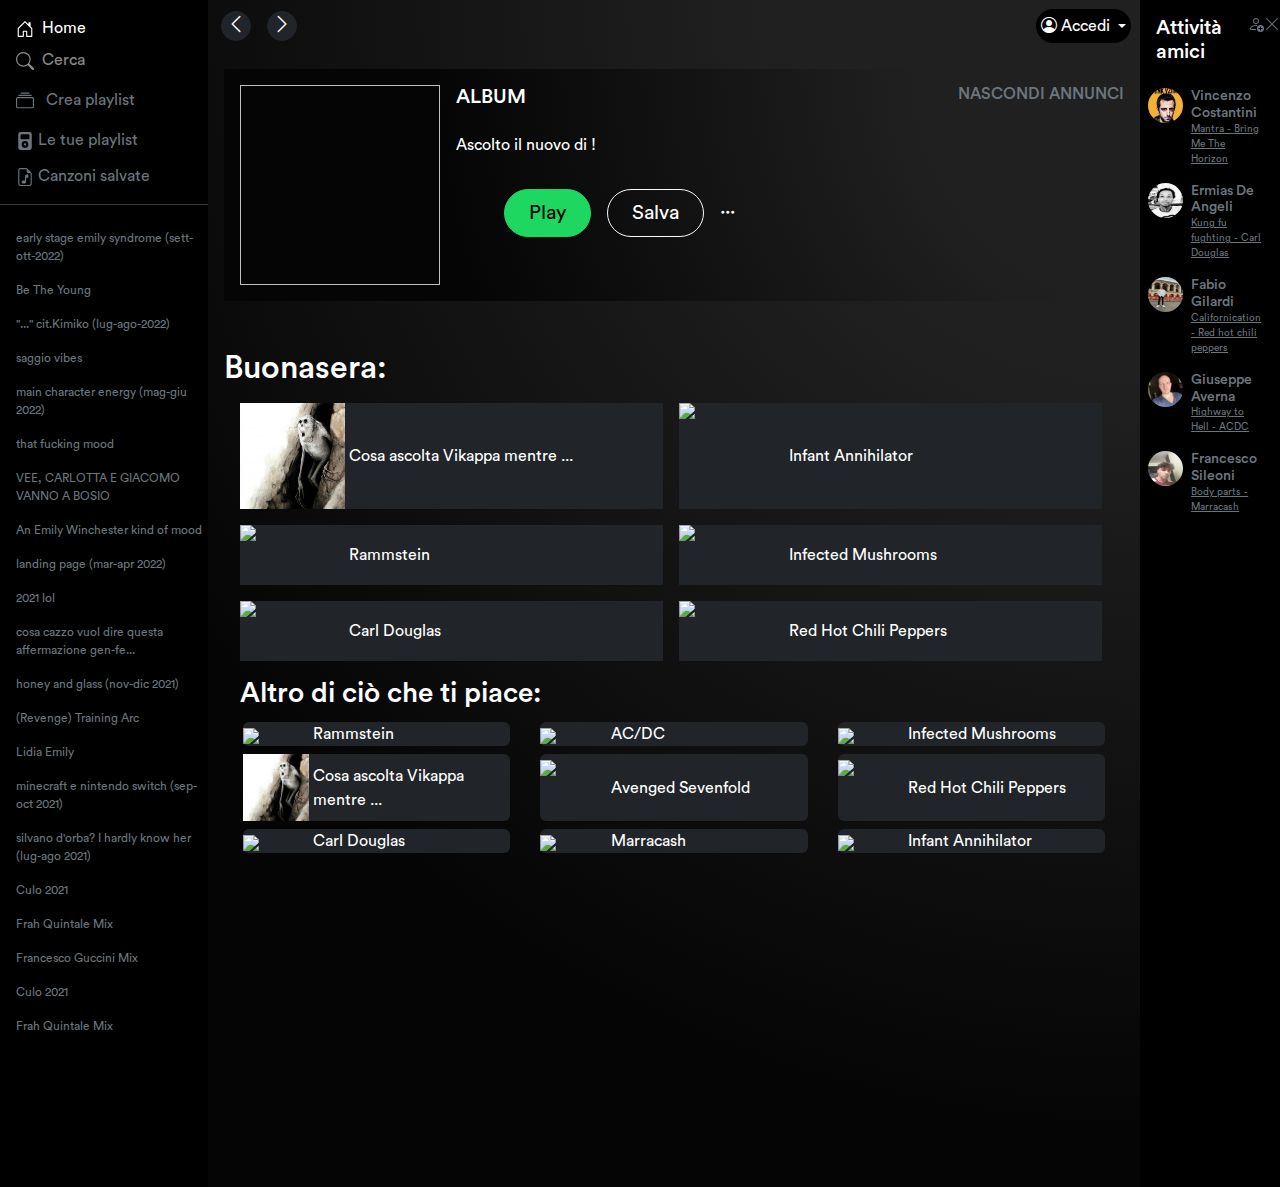
==== commit 218123ae: "Restyle modale login" ====
--- a/index.html
+++ b/index.html
@@ -75,16 +75,21 @@
               <span class="text-secondary">Crea playlist</span>
             </li>
             <li class="nav-item py-2">
-              <svg xmlns="http://www.w3.org/2000/svg" width="18" height="18" fill="currentColor" class="bi bi-music-player-fill text-secondary" viewBox="0 0 16 16">
-                <path d="M8 12a1 1 0 1 0 0-2 1 1 0 0 0 0 2"/>
-                <path d="M4 0a2 2 0 0 0-2 2v12a2 2 0 0 0 2 2h8a2 2 0 0 0 2-2V2a2 2 0 0 0-2-2zm1 2h6a1 1 0 0 1 1 1v2.5a1 1 0 0 1-1 1H5a1 1 0 0 1-1-1V3a1 1 0 0 1 1-1m3 12a3 3 0 1 1 0-6 3 3 0 0 1 0 6"/>
+              <svg xmlns="http://www.w3.org/2000/svg" width="18" height="18" fill="currentColor"
+                class="bi bi-music-player-fill text-secondary" viewBox="0 0 16 16">
+                <path d="M8 12a1 1 0 1 0 0-2 1 1 0 0 0 0 2" />
+                <path
+                  d="M4 0a2 2 0 0 0-2 2v12a2 2 0 0 0 2 2h8a2 2 0 0 0 2-2V2a2 2 0 0 0-2-2zm1 2h6a1 1 0 0 1 1 1v2.5a1 1 0 0 1-1 1H5a1 1 0 0 1-1-1V3a1 1 0 0 1 1-1m3 12a3 3 0 1 1 0-6 3 3 0 0 1 0 6" />
               </svg>
               <span class="text-secondary">Le tue playlist</span>
             </li>
             <li class="nav-item pt-1">
-              <svg xmlns="http://www.w3.org/2000/svg" width="18" height="18" fill="currentColor" class="bi bi-file-earmark-music text-secondary" viewBox="0 0 16 16">
-                <path d="M11 6.64a1 1 0 0 0-1.243-.97l-1 .25A1 1 0 0 0 8 6.89v4.306A2.6 2.6 0 0 0 7 11c-.5 0-.974.134-1.338.377-.36.24-.662.628-.662 1.123s.301.883.662 1.123c.364.243.839.377 1.338.377s.974-.134 1.338-.377c.36-.24.662-.628.662-1.123V8.89l2-.5z"/>
-                <path d="M14 14V4.5L9.5 0H4a2 2 0 0 0-2 2v12a2 2 0 0 0 2 2h8a2 2 0 0 0 2-2M9.5 3A1.5 1.5 0 0 0 11 4.5h2V14a1 1 0 0 1-1 1H4a1 1 0 0 1-1-1V2a1 1 0 0 1 1-1h5.5z"/>
+              <svg xmlns="http://www.w3.org/2000/svg" width="18" height="18" fill="currentColor"
+                class="bi bi-file-earmark-music text-secondary" viewBox="0 0 16 16">
+                <path
+                  d="M11 6.64a1 1 0 0 0-1.243-.97l-1 .25A1 1 0 0 0 8 6.89v4.306A2.6 2.6 0 0 0 7 11c-.5 0-.974.134-1.338.377-.36.24-.662.628-.662 1.123s.301.883.662 1.123c.364.243.839.377 1.338.377s.974-.134 1.338-.377c.36-.24.662-.628.662-1.123V8.89l2-.5z" />
+                <path
+                  d="M14 14V4.5L9.5 0H4a2 2 0 0 0-2 2v12a2 2 0 0 0 2 2h8a2 2 0 0 0 2-2M9.5 3A1.5 1.5 0 0 0 11 4.5h2V14a1 1 0 0 1-1 1H4a1 1 0 0 1-1-1V2a1 1 0 0 1 1-1h5.5z" />
               </svg>
               <span class="text-secondary">Canzoni salvate</span>
             </li>
@@ -92,9 +97,10 @@
         </div>
       </div>
     </nav>
-    
-
-    <div class="ps-3 bg-black text-secondary pt-4 border-top border-secondary border-opacity-50 bg-black text-secondary" id="pbox">
+
+
+    <div class="ps-3 bg-black text-secondary pt-4 border-top border-secondary border-opacity-50 bg-black text-secondary"
+      id="pbox">
       <p>early stage emily syndrome (sett-ott-2022)</p>
       <p>Be The Young</p>
       <p>"..." cit.Kimiko (lug-ago-2022)</p>
@@ -120,7 +126,7 @@
       <p>Culo 2021</p>
       <p>Frah Quintale Mix</p>
       <p>Francesco Guccini Mix</p>
-      
+
     </div>
   </div>
 
@@ -143,7 +149,7 @@
             class="btn btn-dark userButton text-white dropdown-toggle rounded-pill p-1 d-flex align-items-center gap-1"
             type="button" data-bs-toggle="dropdown" aria-expanded="false">
             <i class="bi bi-person-circle"></i>
-            User Account
+            Accedi
           </button>
           <ul class="dropdown-menu dropdown-menu-dark bg-dark">
             <li class="dropdown-item text-white border border-white rounded-pill w-50 m-auto d-none" id="logoutButton">
@@ -294,42 +300,8 @@
           <h1 class="modal-title fs-5" id="LogInModalLabel">Account</h1>
           <button type="button" class="btn-close" data-bs-dismiss="modal" aria-label="Close"></button>
         </div>
-        <div class="modal-body">
-          <button
-            class="btn btn-dark userButton text-white rounded-pill p-1 d-flex align-items-center gap-1 loginButton"
-            type="button" aria-expanded="false" data-bs-dismiss="modal">
-            <img src="./assets/media/imgs/placeholder/currentuser.jpg" class="rounded-circle" height="30px"
-              width="30px" />
-            Vincenzo Costantini
-          </button>
-          <button
-            class="btn btn-dark userButton text-white rounded-pill p-1 d-flex align-items-center gap-1 loginButton"
-            type="button" aria-expanded="false" data-bs-dismiss="modal">
-            <img src="./assets/media/imgs/placeholder/IMG-Fabio.jpg" class="rounded-circle" height="30px"
-              width="30px" />
-            Fabio Gilardi
-          </button>
-          <button
-            class="btn btn-dark userButton text-white rounded-pill p-1 d-flex align-items-center gap-1 loginButton"
-            type="button" aria-expanded="false" data-bs-dismiss="modal">
-            <img src="./assets/media/imgs/placeholder/foto Giuseppe.jpg" class="rounded-circle" height="30px"
-              width="30px" />
-            Giuseppe Averna
-          </button>
-          <button
-            class="btn btn-dark userButton text-white rounded-pill p-1 d-flex align-items-center gap-1 loginButton"
-            type="button" aria-expanded="false" data-bs-dismiss="modal">
-            <img src="./assets/media/imgs/placeholder/img-francesco.jpeg" class="rounded-circle" height="30px"
-              width="30px" />
-            Francesco Sileoni
-          </button>
-          <button
-            class="btn btn-dark userButton text-white rounded-pill p-1 d-flex align-items-center gap-1 loginButton"
-            type="button" aria-expanded="false" data-bs-dismiss="modal">
-            <img src="./assets/media/imgs/placeholder/img-ermias.jpeg" class="rounded-circle" height="30px"
-              width="30px" />
-            Ermias De Angeli
-          </button>
+        <div class="modal-body" id="wrapperUtentiModale">
+
         </div>
         <div class="modal-footer">
           <button type="button" class="btn btn-secondary" data-bs-dismiss="modal">
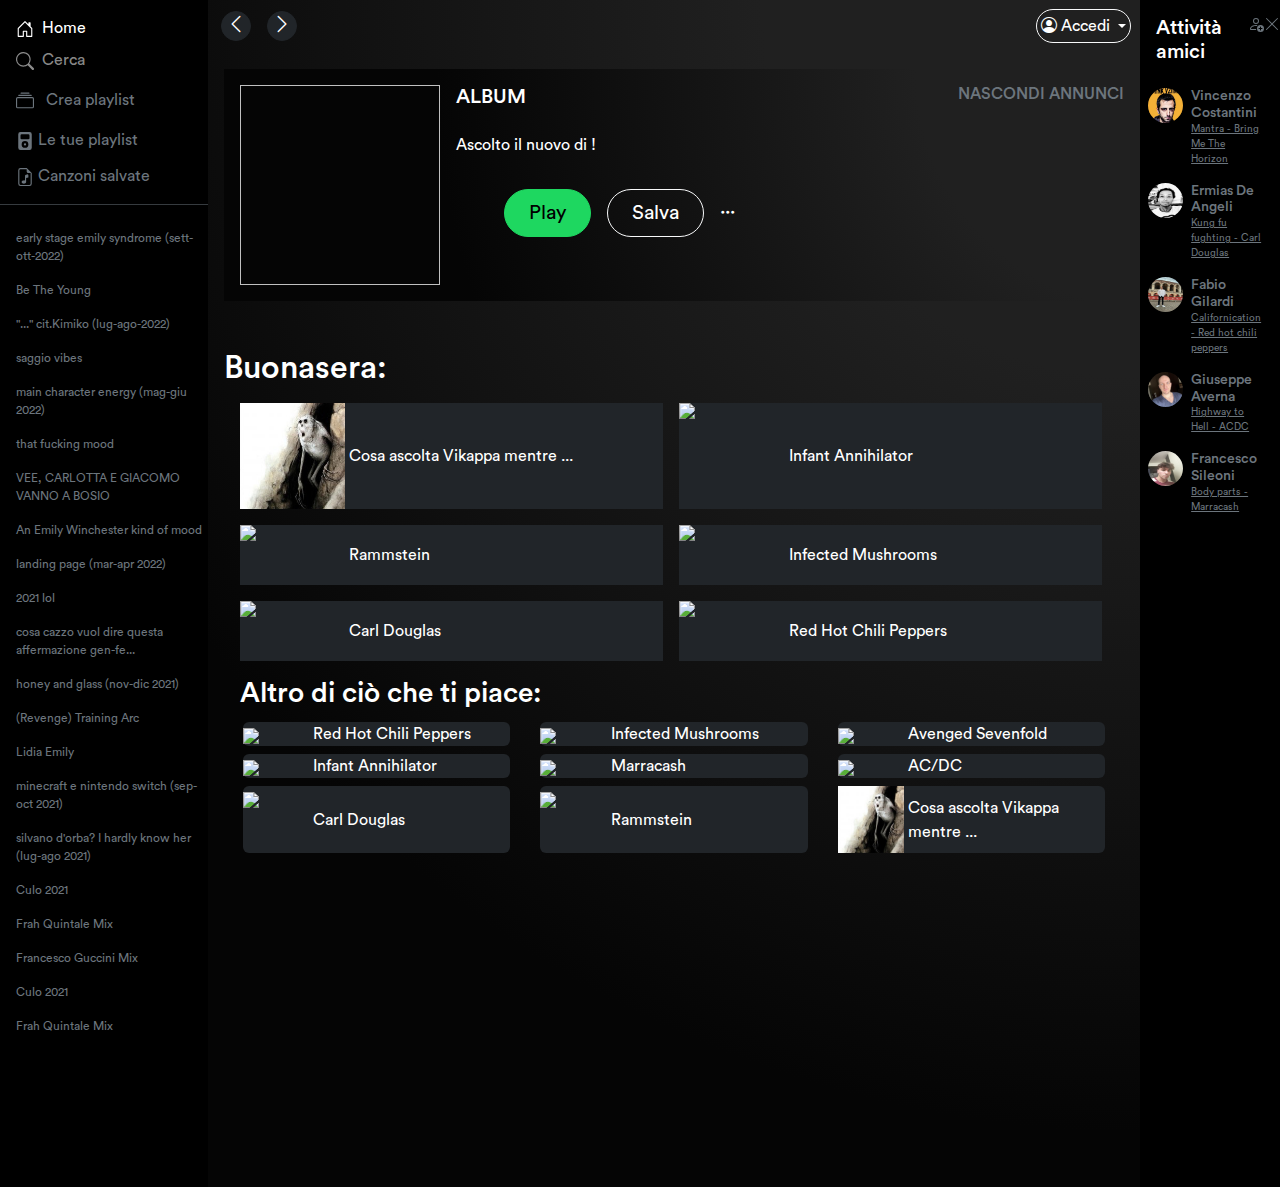
==== commit 4997399e: "Form registrazione dinamico" ====
--- a/index.html
+++ b/index.html
@@ -146,7 +146,7 @@
       <div class="">
         <div class="dropdown d-flex align-items-center gap-2" id="dinamic-user">
           <button
-            class="btn btn-dark userButton text-white dropdown-toggle rounded-pill p-1 d-flex align-items-center gap-1"
+            class="btn btn-outline-light text-white dropdown-toggle rounded-pill p-1 d-flex align-items-center gap-1"
             type="button" data-bs-toggle="dropdown" aria-expanded="false">
             <i class="bi bi-person-circle"></i>
             Accedi
@@ -312,6 +312,45 @@
     </div>
   </div>
 
+  <!-- MODAL REGISTRAZIONE -->
+  <div class="modal fade" id="registerModal" tabindex="-1" aria-labelledby="modalLabel" aria-hidden="true">
+    <div class="modal-dialog">
+      <div class="modal-content">
+        <div class="modal-header">
+          <h5 class="modal-title" id="modalLabelRegistrazione">Registrazione</h5>
+          <button type="button" class="btn-close" data-bs-dismiss="modal" aria-label="Close"></button>
+        </div>
+        <div class="modal-body">
+          <form id="addUserForm" type="submit">
+            <div class="form-group">
+              <label for="newUsername">Nome utente</label>
+              <input type="text" class="form-control" id="newUsername" placeholder="Inserisci nome utente">
+              <label for="newUserImg">Immagine del profilo (facoltativo)</label>
+              <input type="text" class="form-control" id="newUserImg" placeholder="Inserisci nome utente">
+            </div>
+            <div class="modal-footer">
+              <button type="submit" class="btn btn-primary">Registrati</button>
+              <button type="button" class="btn btn-secondary" data-bs-dismiss="modal">Annulla</button>
+            </div>
+          </form>
+        </div>
+      </div>
+    </div>
+  </div>
+
+  <div class="modal" id="errorModal" tabindex="-1">
+    <div class="modal-dialog">
+      <div class="modal-content">
+        <div class="modal-header">
+          <h5 class="modal-title" id="errorModalTitle"></h5>
+          <button type="button" class="btn-close" data-bs-dismiss="modal" aria-label="Close"></button>
+        </div>
+        <div class="modal-body" id="errorModalBody"></div>
+      </div>
+    </div>
+  </div>
+
+
   <script src="./scripts/bootstrap/bootstrap.bundle.min.js"></script>
   <script type="module" src="./scripts/fetchAlbumObg.js"></script>
   <script type="module" src="./scripts/audioplayer.js"></script>
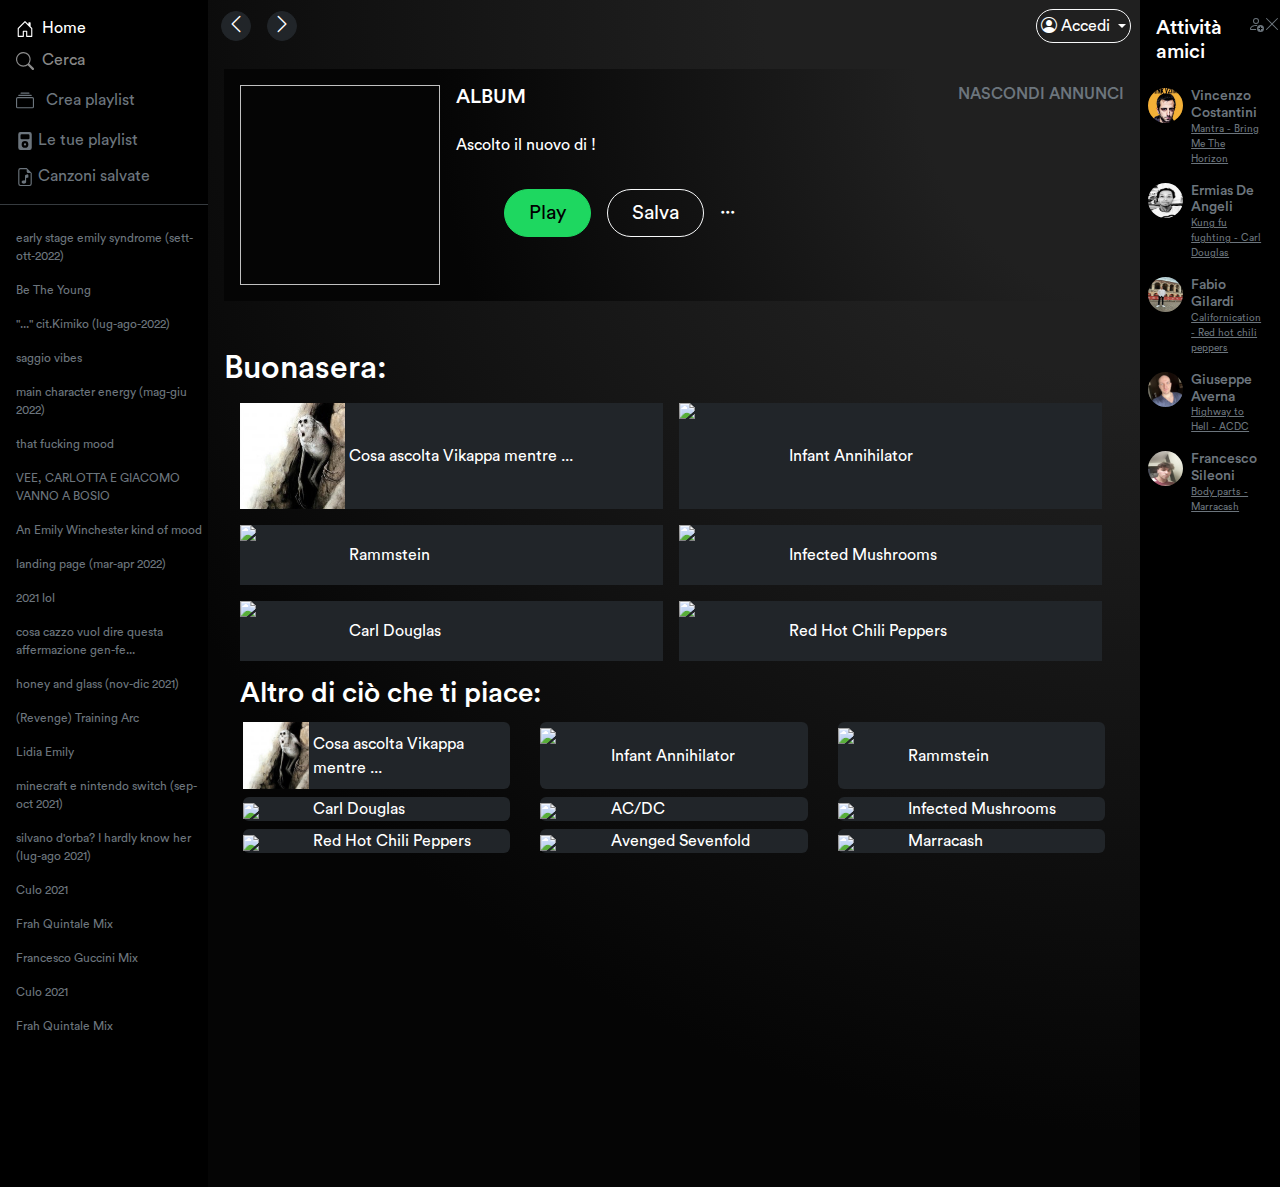
==== commit cf64d0d5: "fine deadline" ====
--- a/index.html
+++ b/index.html
@@ -183,7 +183,8 @@
           <button id="heroPlay" type="button" class="btn rounded-pill fs-5 px-4 py-2 m-0 btn-primary">
             Play
           </button>
-          <button type="button" class="btn rounded-pill fs-5 px-4 py-2 m-0 btn-outline-light text-white">
+          <button type="button" class="btn rounded-pill fs-5 px-4 py-2 m-0 btn-outline-light text-white"
+            id="saveButton">
             Salva
           </button>
           <i class="bi bi-three-dots"></i>
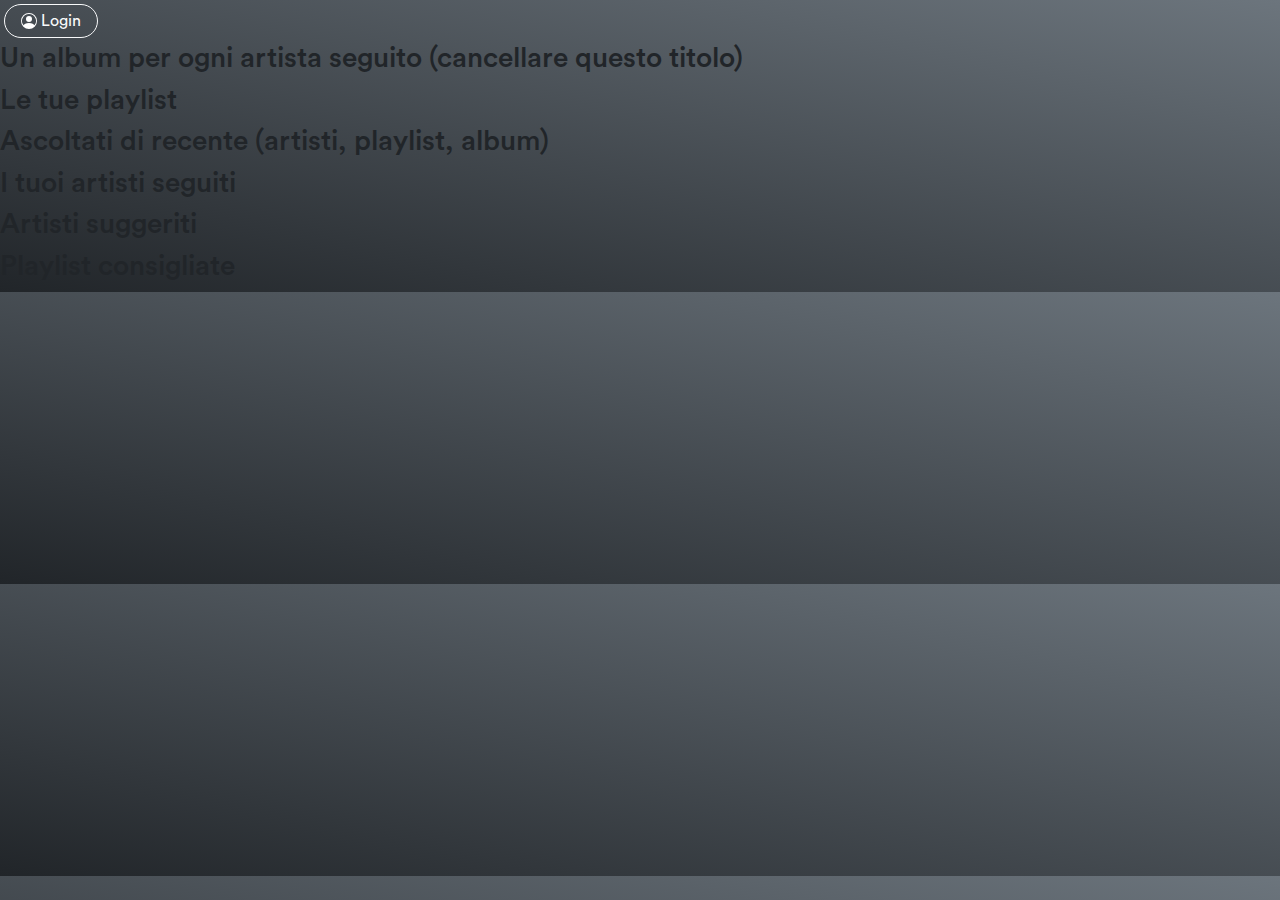
==== commit 8f322a42: "Reset" ====
--- a/index.html
+++ b/index.html
@@ -39,329 +39,37 @@
   <title>Clonify</title>
 </head>
 
-<body class="d-flex grow-1 w-100" style="font-family: circular">
-  <div class="barra-sinistra d-none d-lg-inline bg-black">
-    <nav class="navbar navbar-expand-lg bg-body-tertiary py-0 mb-3" data-bs-theme="dark">
-      <div class="container-fluid bg-black px-0">
-        <button class="navbar-toggler" type="button" data-bs-toggle="collapse" data-bs-target="#navbarTogglerDemo02"
-          aria-controls="navbarTogglerDemo02" aria-expanded="false" aria-label="Toggle navigation">
-          <span class="navbar-toggler-icon"></span>
-        </button>
-        <div class="collapse navbar-collapse" id="navbarTogglerDemo02">
-          <ul class="navbar-nav me-auto mb-2 mb-lg-0 px-3 d-inline">
-            <li class="nav-item">
-              <a class="nav-link active" aria-current="page" href="#"> </a>
-              <svg xmlns="http://www.w3.org/2000/svg" width="18" height="18" fill="currentColor"
-                class="bi bi-house-door text-white me-1" viewBox="0 0 16 16">
-                <path
-                  d="M8.354 1.146a.5.5 0 0 0-.708 0l-6 6A.5.5 0 0 0 1.5 7.5v7a.5.5 0 0 0 .5.5h4.5a.5.5 0 0 0 .5-.5v-4h2v4a.5.5 0 0 0 .5.5H14a.5.5 0 0 0 .5-.5v-7a.5.5 0 0 0-.146-.354L13 5.793V2.5a.5.5 0 0 0-.5-.5h-1a.5.5 0 0 0-.5.5v1.293zM2.5 14V7.707l5.5-5.5 5.5 5.5V14H10v-4a.5.5 0 0 0-.5-.5h-3a.5.5 0 0 0-.5.5v4z" />
-              </svg>
-              <span class="text-white">Home</span>
-            </li>
-            <li class="nav-item ps-0" id="cercaLi">
-              <a class="nav-link ps-0" href="#" id="cercaAnchor">
-                <svg xmlns="http://www.w3.org/2000/svg" width="18" height="18" fill="currentColor"
-                  class="bi bi-search me-2" viewBox="0 0 16 16">
-                  <path
-                    d="M11.742 10.344a6.5 6.5 0 1 0-1.397 1.398h-.001q.044.06.098.115l3.85 3.85a1 1 0 0 0 1.415-1.414l-3.85-3.85a1 1 0 0 0-.115-.1zM12 6.5a5.5 5.5 0 1 1-11 0 5.5 5.5 0 0 1 11 0" />
-                </svg>Cerca</a>
-            </li>
-            <li class="nav-item py-2">
-              <svg xmlns="http://www.w3.org/2000/svg" width="18" height="18" fill="currentColor"
-                class="bi bi-collection text-secondary me-2" viewBox="0 0 16 16">
-                <path
-                  d="M2.5 3.5a.5.5 0 0 1 0-1h11a.5.5 0 0 1 0 1zm2-2a.5.5 0 0 1 0-1h7a.5.5 0 0 1 0 1zM0 13a1.5 1.5 0 0 0 1.5 1.5h13A1.5 1.5 0 0 0 16 13V6a1.5 1.5 0 0 0-1.5-1.5h-13A1.5 1.5 0 0 0 0 6zm1.5.5A.5.5 0 0 1 1 13V6a.5.5 0 0 1 .5-.5h13a.5.5 0 0 1 .5.5v7a.5.5 0 0 1-.5.5z" />
-              </svg>
-              <span class="text-secondary">Crea playlist</span>
-            </li>
-            <li class="nav-item py-2">
-              <svg xmlns="http://www.w3.org/2000/svg" width="18" height="18" fill="currentColor"
-                class="bi bi-music-player-fill text-secondary" viewBox="0 0 16 16">
-                <path d="M8 12a1 1 0 1 0 0-2 1 1 0 0 0 0 2" />
-                <path
-                  d="M4 0a2 2 0 0 0-2 2v12a2 2 0 0 0 2 2h8a2 2 0 0 0 2-2V2a2 2 0 0 0-2-2zm1 2h6a1 1 0 0 1 1 1v2.5a1 1 0 0 1-1 1H5a1 1 0 0 1-1-1V3a1 1 0 0 1 1-1m3 12a3 3 0 1 1 0-6 3 3 0 0 1 0 6" />
-              </svg>
-              <span class="text-secondary">Le tue playlist</span>
-            </li>
-            <li class="nav-item pt-1">
-              <svg xmlns="http://www.w3.org/2000/svg" width="18" height="18" fill="currentColor"
-                class="bi bi-file-earmark-music text-secondary" viewBox="0 0 16 16">
-                <path
-                  d="M11 6.64a1 1 0 0 0-1.243-.97l-1 .25A1 1 0 0 0 8 6.89v4.306A2.6 2.6 0 0 0 7 11c-.5 0-.974.134-1.338.377-.36.24-.662.628-.662 1.123s.301.883.662 1.123c.364.243.839.377 1.338.377s.974-.134 1.338-.377c.36-.24.662-.628.662-1.123V8.89l2-.5z" />
-                <path
-                  d="M14 14V4.5L9.5 0H4a2 2 0 0 0-2 2v12a2 2 0 0 0 2 2h8a2 2 0 0 0 2-2M9.5 3A1.5 1.5 0 0 0 11 4.5h2V14a1 1 0 0 1-1 1H4a1 1 0 0 1-1-1V2a1 1 0 0 1 1-1h5.5z" />
-              </svg>
-              <span class="text-secondary">Canzoni salvate</span>
-            </li>
-          </ul>
-        </div>
-      </div>
-    </nav>
+<body class="" style="font-family: circular">
+
+  <nav class="navbar m-0 p-0" id="navBarLogin">
+
+</nav>
 
 
-    <div class="ps-3 bg-black text-secondary pt-4 border-top border-secondary border-opacity-50 bg-black text-secondary"
-      id="pbox">
-      <p>early stage emily syndrome (sett-ott-2022)</p>
-      <p>Be The Young</p>
-      <p>"..." cit.Kimiko (lug-ago-2022)</p>
-      <p>saggio vibes</p>
-      <p>main character energy (mag-giu 2022)</p>
-      <p>that fucking mood</p>
-      <p>VEE, CARLOTTA E GIACOMO VANNO A BOSIO</p>
-      <p>An Emily Winchester kind of mood</p>
-      <p>landing page (mar-apr 2022)</p>
-      <p>2021 lol</p>
-      <p>cosa cazzo vuol dire questa affermazione gen-fe...</p>
-      <p>honey and glass (nov-dic 2021)</p>
-      <p>(Revenge) Training Arc</p>
-      <p>Lidia Emily</p>
-      <p>minecraft e nintendo switch (sep-oct 2021)</p>
-      <p>silvano d'orba? I hardly know her (lug-ago 2021)</p>
-      <p>Culo 2021</p>
-      <p>Frah Quintale Mix</p>
-      <p>Francesco Guccini Mix</p>
-      <p>Culo 2021</p>
-      <p>Frah Quintale Mix</p>
-      <p>Francesco Guccini Mix</p>
-      <p>Culo 2021</p>
-      <p>Frah Quintale Mix</p>
-      <p>Francesco Guccini Mix</p>
 
-    </div>
-  </div>
 
-  <main class="bg-black gradient-bg-diagonalGray grow-1 w-100">
-    <div class="userBar">
-      <div class="d-flex gap-3 my-auto mx-1">
-        <button type="button"
-          class="btn btn-tertiary d-flex d-flex justify-content-center align-items-end btn-circle p-0 m-0">
-          <i class="bi bi-chevron-left fs-5 m-0 p-0"></i>
-        </button>
-        <button type="button"
-          class="btn btn-tertiary d-flex d-flex justify-content-center align-items-end btn-circle p-0 m-0">
-          <i class="bi bi-chevron-right fs-5 m-0 p-0"></i>
-        </button>
-      </div>
-
-      <div class="">
-        <div class="dropdown d-flex align-items-center gap-2" id="dinamic-user">
-          <button
-            class="btn btn-outline-light text-white dropdown-toggle rounded-pill p-1 d-flex align-items-center gap-1"
-            type="button" data-bs-toggle="dropdown" aria-expanded="false">
-            <i class="bi bi-person-circle"></i>
-            Accedi
-          </button>
-          <ul class="dropdown-menu dropdown-menu-dark bg-dark">
-            <li class="dropdown-item text-white border border-white rounded-pill w-50 m-auto d-none" id="logoutButton">
-              Logout
-            </li>
-            <li class="dropdown-item text-white border border-white rounded-pill w-50 m-auto" data-bs-toggle="modal"
-              data-bs-target="#LogInModal">
-              Log In
-            </li>
-          </ul>
-        </div>
-      </div>
-    </div>
-
-    <div class="hero gradient-bg-diagonalGray text-white d-none d-md-flex p-3 m-3 w-100" id="heroContainer">
-      <div class="" id="heroAlbum">
-        <img id="imgHeroTrack" />
-      </div>
-      <div class="d-flex flex-column px-3 grow-1 w-100">
-        <div class="d-flex justify-content-between">
-          <h5>ALBUM</h5>
-          <h6 class="text-secondary">NASCONDI ANNUNCI</h6>
-        </div>
-        <h1 class="" id="titoloHeaderTrack" style="font-size: 4.5rem"></h1>
-        <h5 id="artistHeaderTrack"></h5>
-        <p>
-          Ascolto il nuovo <span id="recordType"></span> di
-          <span id="ascolta"></span>!
-        </p>
-        <div class="d-flex align-items-center gap-3 m-0 p-0 mx-5 my-3">
-          <button id="heroPlay" type="button" class="btn rounded-pill fs-5 px-4 py-2 m-0 btn-primary">
-            Play
-          </button>
-          <button type="button" class="btn rounded-pill fs-5 px-4 py-2 m-0 btn-outline-light text-white"
-            id="saveButton">
-            Salva
-          </button>
-          <i class="bi bi-three-dots"></i>
-        </div>
-      </div>
-    </div>
-
-    <div class="buonasera text-white p-3 container w-100">
-      <h2 id="buonQualcosa" class="my-3">Buonasera:</h2>
-
-      <div class="row gap-3 m-1 m-md-0 ms-md-3 w-100" id="rowBuonasera">
-
-      </div>
-
-      <div class="altroDiCioCheTiPiace text-white p-3 container">
-        <h3>Altro di ciò che ti piace:</h3>
-        <div class="row" id="rowAltroDiCioCheTiPiace"></div>
-      </div>
-  </main>
-
-  <div class="barra-destra bg-black d-none d-lg-inline" id="barraDestra">
-    <div class="barra-destra">
-      <ul class="list-unstyled bg-black text-secondary h-100">
-        <div class="d-flex justify-content-around pt-3">
-          <h5 class="text-white ps-3">Attività amici</h5>
-          <div class="d-flex justify-content-between">
-            <svg xmlns="http://www.w3.org/2000/svg" width="16" height="16" fill="currentColor" class="bi bi-person-add"
-              viewBox="0 0 16 16">
-              <path
-                d="M12.5 16a3.5 3.5 0 1 0 0-7 3.5 3.5 0 0 0 0 7m.5-5v1h1a.5.5 0 0 1 0 1h-1v1a.5.5 0 0 1-1 0v-1h-1a.5.5 0 0 1 0-1h1v-1a.5.5 0 0 1 1 0m-2-6a3 3 0 1 1-6 0 3 3 0 0 1 6 0M8 7a2 2 0 1 0 0-4 2 2 0 0 0 0 4" />
-              <path
-                d="M8.256 14a4.5 4.5 0 0 1-.229-1.004H3c.001-.246.154-.986.832-1.664C4.484 10.68 5.711 10 8 10q.39 0 .74.025c.226-.341.496-.65.804-.918Q8.844 9.002 8 9c-5 0-6 3-6 4s1 1 1 1z" />
-            </svg>
-            <svg xmlns="http://www.w3.org/2000/svg" width="16" height="16" id="closeRightBar" fill="currentColor"
-              class="bi bi-x-lg" viewBox="0 0 16 16">
-              <path
-                d="M2.146 2.854a.5.5 0 1 1 .708-.708L8 7.293l5.146-5.147a.5.5 0 0 1 .708.708L8.707 8l5.147 5.146a.5.5 0 0 1-.708.708L8 8.707l-5.146 5.147a.5.5 0 0 1-.708-.708L7.293 8z" />
-            </svg>
-          </div>
-        </div>
-
-        <li>
-          <div class="d-flex pt-3">
-            <div class="ps-2">
-              <img src="./assets/media/imgs/placeholder/currentuser.jpg" class="card-img-top ridimensiona"
-                alt="vincenzo-img" />
-            </div>
-            <div class="card-body ps-2 pe-3 fs-6 smalltext">
-              <h5 class="card-title smalltitle">Vincenzo Costantini</h5>
-              <a class="card-text text-secondary" href="#" id="Vincenzos">Mantra - Bring Me The Horizon</a>
-            </div>
-          </div>
-        </li>
-        <li>
-          <div class="d-flex pt-3">
-            <div class="ps-2">
-              <img src="./assets/media/imgs/placeholder/img-ermias.jpeg" class="card-img-top ridimensiona"
-                alt="ermias-img" />
-            </div>
-            <div class="card-body ps-2 pe-3 fs-6 smalltext">
-              <h5 class="card-title smalltitle">Ermias De Angeli</h5>
-              <a class="card-text text-secondary" href="#" id="Ermias">Kung fu fughting - Carl Douglas</a>
-            </div>
-          </div>
-        </li>
-        <li>
-          <div class="d-flex pt-3">
-            <div class="ps-2">
-              <img src="./assets/media/imgs/placeholder/IMG-Fabio.jpg" class="card-img-top ridimensiona"
-                alt="fabio-img" />
-            </div>
-            <div class="card-body ps-2 pe-3 fs-6 smalltext">
-              <h5 class="card-title smalltitle">Fabio Gilardi</h5>
-              <a class="card-text text-secondary" href="#" id="Fabios">Californication - Red hot chili peppers</a>
-            </div>
-          </div>
-        </li>
-        <li>
-          <div class="d-flex pt-3">
-            <div class="ps-2">
-              <img src="./assets/media/imgs/placeholder/foto Giuseppe.jpg" class="card-img-top ridimensiona"
-                alt="giuseppe-img" />
-            </div>
-            <div class="card-body ps-2 pe-3 fs-6 smalltext">
-              <h5 class="card-title smalltitle">Giuseppe Averna</h5>
-              <a class="card-text text-secondary" href="#" id="Giuseppes">Highway to Hell - ACDC</a>
-            </div>
-          </div>
-        </li>
-        <li>
-          <div class="d-flex pt-3">
-            <div class="ps-2">
-              <img src="./assets/media/imgs/placeholder/img-francesco.jpeg" class="card-img-top ridimensiona"
-                alt="francesco-img" />
-            </div>
-            <div class="card-body ps-2 pe-3 fs-6 smalltext">
-              <h5 class="card-title smalltitle">Francesco Sileoni</h5>
-              <a class="card-text text-secondary" href="#" id="Francescos">Body parts - Marracash</a>
-            </div>
-          </div>
-        </li>
-      </ul>
-    </div>
-  </div>
-
-  <div class="bg-tertiary text-tertiary p-0 m-0 position-fixed bottom-0 w-100" id="playBar"></div>
-
-  <!-- MODAL PER IL LOGIN -->
-
-  <div class="modal fade" id="LogInModal" tabindex="-1" aria-labelledby="LogInModalLabel" aria-hidden="true">
-    <div class="modal-dialog">
-      <div class="modal-content bg-black text-white">
-        <div class="modal-header">
-          <h1 class="modal-title fs-5" id="LogInModalLabel">Account</h1>
-          <button type="button" class="btn-close" data-bs-dismiss="modal" aria-label="Close"></button>
-        </div>
-        <div class="modal-body" id="wrapperUtentiModale">
-
-        </div>
-        <div class="modal-footer">
-          <button type="button" class="btn btn-secondary" data-bs-dismiss="modal">
-            Close
-          </button>
-        </div>
-      </div>
-    </div>
-  </div>
-
-  <!-- MODAL REGISTRAZIONE -->
-  <div class="modal fade" id="registerModal" tabindex="-1" aria-labelledby="modalLabel" aria-hidden="true">
-    <div class="modal-dialog">
-      <div class="modal-content">
-        <div class="modal-header">
-          <h5 class="modal-title" id="modalLabelRegistrazione">Registrazione</h5>
-          <button type="button" class="btn-close" data-bs-dismiss="modal" aria-label="Close"></button>
-        </div>
-        <div class="modal-body">
-          <form id="addUserForm" type="submit">
-            <div class="form-group">
-              <label for="newUsername">Nome utente</label>
-              <input type="text" class="form-control" id="newUsername" placeholder="Inserisci nome utente">
-              <label for="newUserImg">Immagine del profilo (facoltativo)</label>
-              <input type="text" class="form-control" id="newUserImg" placeholder="Inserisci nome utente">
-            </div>
-            <div class="modal-footer">
-              <button type="submit" class="btn btn-primary">Registrati</button>
-              <button type="button" class="btn btn-secondary" data-bs-dismiss="modal">Annulla</button>
-            </div>
-          </form>
-        </div>
-      </div>
-    </div>
-  </div>
-
-  <div class="modal" id="errorModal" tabindex="-1">
-    <div class="modal-dialog">
-      <div class="modal-content">
-        <div class="modal-header">
-          <h5 class="modal-title" id="errorModalTitle"></h5>
-          <button type="button" class="btn-close" data-bs-dismiss="modal" aria-label="Close"></button>
-        </div>
-        <div class="modal-body" id="errorModalBody"></div>
-      </div>
-    </div>
   </div>
 
 
+
+<h3>
+  Un album per ogni artista seguito (cancellare questo titolo)
+</h3>
+
+<h3>Le tue playlist</h3>
+
+<h3>Ascoltati di recente (artisti, playlist, album)</h3>
+
+<h3>I tuoi artisti seguiti</h3>
+
+<h3>Artisti suggeriti</h3>
+
+<h3>Playlist consigliate</h3>
+
+<div class="player"></div>
+
   <script src="./scripts/bootstrap/bootstrap.bundle.min.js"></script>
-  <script type="module" src="./scripts/fetchAlbumObg.js"></script>
-  <script type="module" src="./scripts/audioplayer.js"></script>
-  <script type="module" src="./scripts/index.js"></script>
-  <script type="module" src="./scripts/albumClass.js"></script>
-  <script type="module" src="./scripts/artistClass.js"></script>
-  <script type="module" src="./scripts/genreClass.js"></script>
-  <script type="module" src="./scripts/tracksClass.js"></script>
-  <script type="module" src="./scripts/searchBar.js"></script>
-  <script type="module" src="./scripts/index_suggerimentidinamici.js"></script>
-</body>
+  <script type="module" src="./scripts/dom_manipulation/index.js"></script>
+
 
 </html>--- a/assets/css/index.css
+++ b/assets/css/index.css
@@ -1,194 +1,16 @@
-.btn-circle.btn-xl {
-    width: 70px;
-    height: 70px;
-    padding: 10px 16px;
-    border-radius: 35px;
-    font-size: 24px;
-    line-height: 1.33;
+body{
+    background: linear-gradient(to bottom left, var(--bs-secondary), var(--bs-tertiary));
+background-size: cover;
 }
 
-body {
-    overflow-x: hidden;
+a{
+    text-decoration: none;
 }
 
-.btn-circle {
-    width: 30px;
-    height: 30px;
-    padding: 6px 0px;
-    border-radius: 15px;
-    text-align: center;
-    font-size: 12px;
-    line-height: 1.42857;
+.dropdown-menu-login{
+    background-color: var(--bs-tertiary);
 }
 
-.gradient-bg-diagonalGray {
-    background: radial-gradient(circle at top right, #202020 25%, #050505 75%);
-
+.dropdown-menu-login input{
+    background-color: var(--bs-secondary);
 }
-
-html {}
-
-.userBar {
-    display: flex;
-    justify-content: space-between;
-    padding: 1%;
-}
-
-/* Modifiche valori classi BS ad hoc  */
-
-.userButton {
-    --bs-btn-color: black;
-    --bs-btn-bg: black;
-    --bs-btn-hover-bg: #383838;
-    --bs-btn-border-color: transparent;
-    --bs-btn-hover-border-color: white;
-    padding: var(--bs-btn-padding-y) var(--bs-btn-padding-x);
-    font-family: var(--bs-btn-font-family);
-    font-size: var(--bs-btn-font-size);
-    font-weight: var(--bs-btn-font-weight);
-    line-height: var(--bs-btn-line-height);
-    border: var(--bs-btn-border-width) solid var(--bs-btn-border-color);
-    border-radius: var(--bs-btn-border-radius);
-    background-color: var(--bs-btn-bg);
-}
-
-.ridimensiona {
-    height: 35px;
-    width: 35px;
-    border-radius: 100%;
-}
-
-.cardBuonasera {
-    width: 47% !important;
-    min-height: 60px;
-}
-
-.cardBuonasera img {
-    min-height: 60px;
-}
-
-@media screen and (min-width: 768px) {
-    .crdBuonasera {
-        width: 30% !important;
-    }
-
-    .cardAltro {
-        width: 30% !important;
-    }
-}
-
-
-.cardBuonasera:hover {
-    filter: brightness(150%);
-}
-
-.liRicerca:hover {
-    filter: brightness(150%);
-    background-color: var(--bs-gray-700);
-}
-
-#albumCoverPlayerbar {
-    height: auto;
-    object-fit: contain;
-    object-position: center;
-    height: 100%;
-}
-
-.hover-red:hover {
-    color: var(--bs-danger) !important;
-
-}
-
-.hover-green:hover {
-    color: var(--bs-primary) !important;
-}
-
-.bi-pause-circle-fill {
-    color: var(--bs-primary) !important;
-
-}
-
-.smalltext {
-    font-size: 10px !important;
-}
-
-.smalltitle {
-    font-size: 14px !important;
-}
-
-#pbox p {
-    font-size: 12px;
-
-
-}
-
-#pbox {
-    overflow-y: scroll;
-    max-height: 70%;
-}
-
-#pbox::-webkit-scrollbar {
-    width: 12px;
-
-
-}
-
-#pbox::-webkit-scrollbar-track {
-    background-color: #000000;
-    box-shadow: inset 0 0 5px rgb(0, 0, 0);
-
-}
-
-#pbox::-webkit-scrollbar-thumb {
-    background-color: #6c6c6c;
-
-
-}
-
-
-
-.imgSearchBar {
-    height: 60px !important;
-    width: auto !important;
-}
-
-#barraDestra {
-    width: 15%;
-}
-
-#barraDestra.closing {
-    animation: close;
-    transition: width 0.5s ease-in-out;
-    display: none;
-    animation: closing 0.5s forwards;
-}
-
-#imgHeroTrack {
-    display: none;
-}
-
-@media screen and (min-height: 576px) {
-    #imgHeroTrack {
-        display: inline;
-        width: 200px;
-        height: 200px;
-    }
-
-    #titoloHeaderTrack {
-        font-size: 2rem !important;
-    }
-}
-
-@media screen and (min-height: 768px) {
-
-    #titoloHeaderTrack {
-        font-size: 3rem !important;
-    }
-}
-
-@media screen and (min-height: 992px) {
-
-    #titoloHeaderTrack {
-        font-size: 4rem !important;
-    }
-}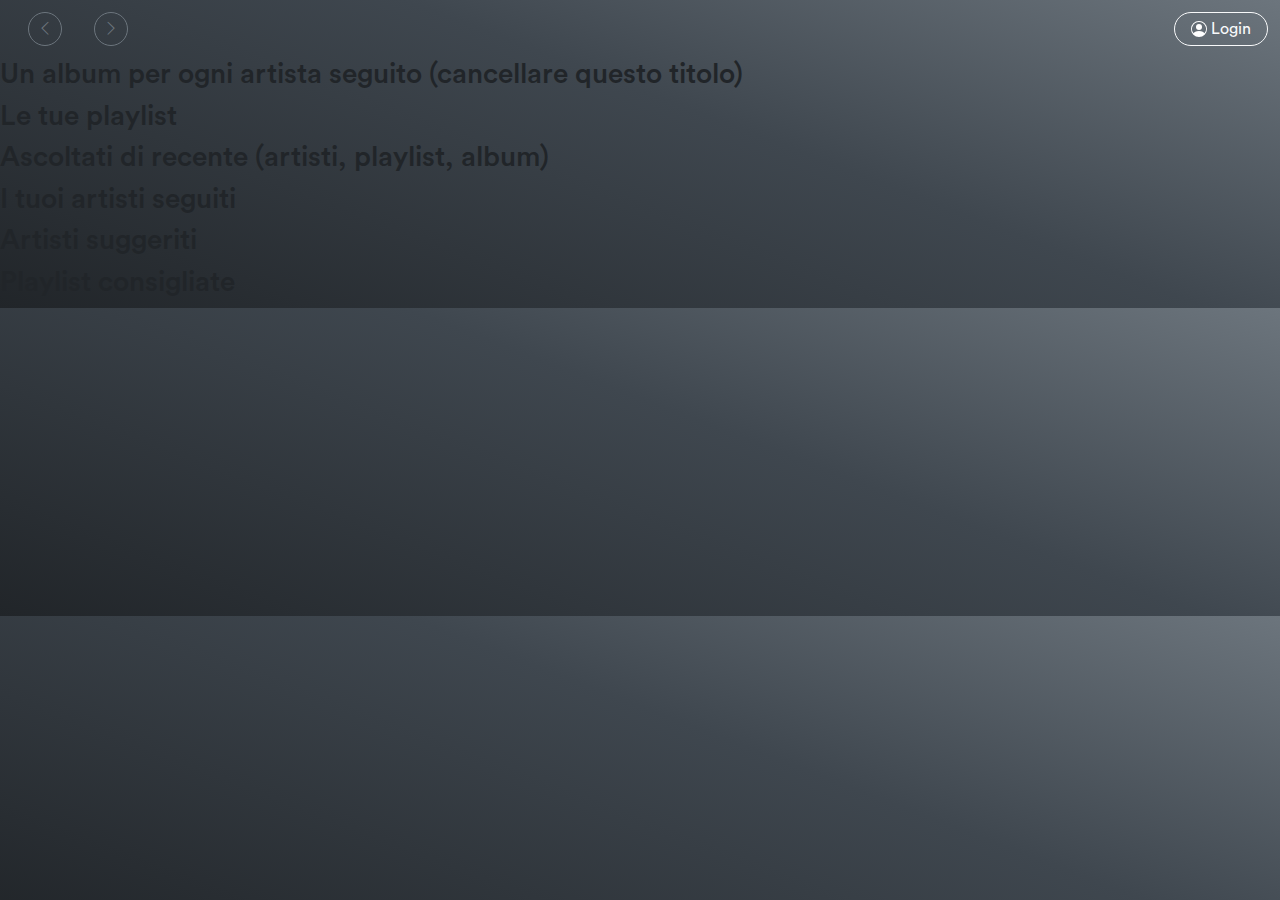
==== commit afa81d22: "Navbar responsiva" ====
--- a/index.html
+++ b/index.html
@@ -41,8 +41,7 @@
 
 <body class="" style="font-family: circular">
 
-  <nav class="navbar m-0 p-0" id="navBarLogin">
-
+<nav class="navbar m-0 p-0" id="navBar">
 </nav>
 
 
--- a/assets/css/index.css
+++ b/assets/css/index.css
@@ -1,6 +1,7 @@
 body{
-    background: linear-gradient(to bottom left, var(--bs-secondary), var(--bs-tertiary));
-background-size: cover;
+    background: rgb(108,117,125);
+    background: linear-gradient(201deg, rgba(108,117,125,1) 0%, rgba(63,71,79,1) 42%, rgba(33,37,41,1) 100%);
+        background-size: cover;
 }
 
 a{
